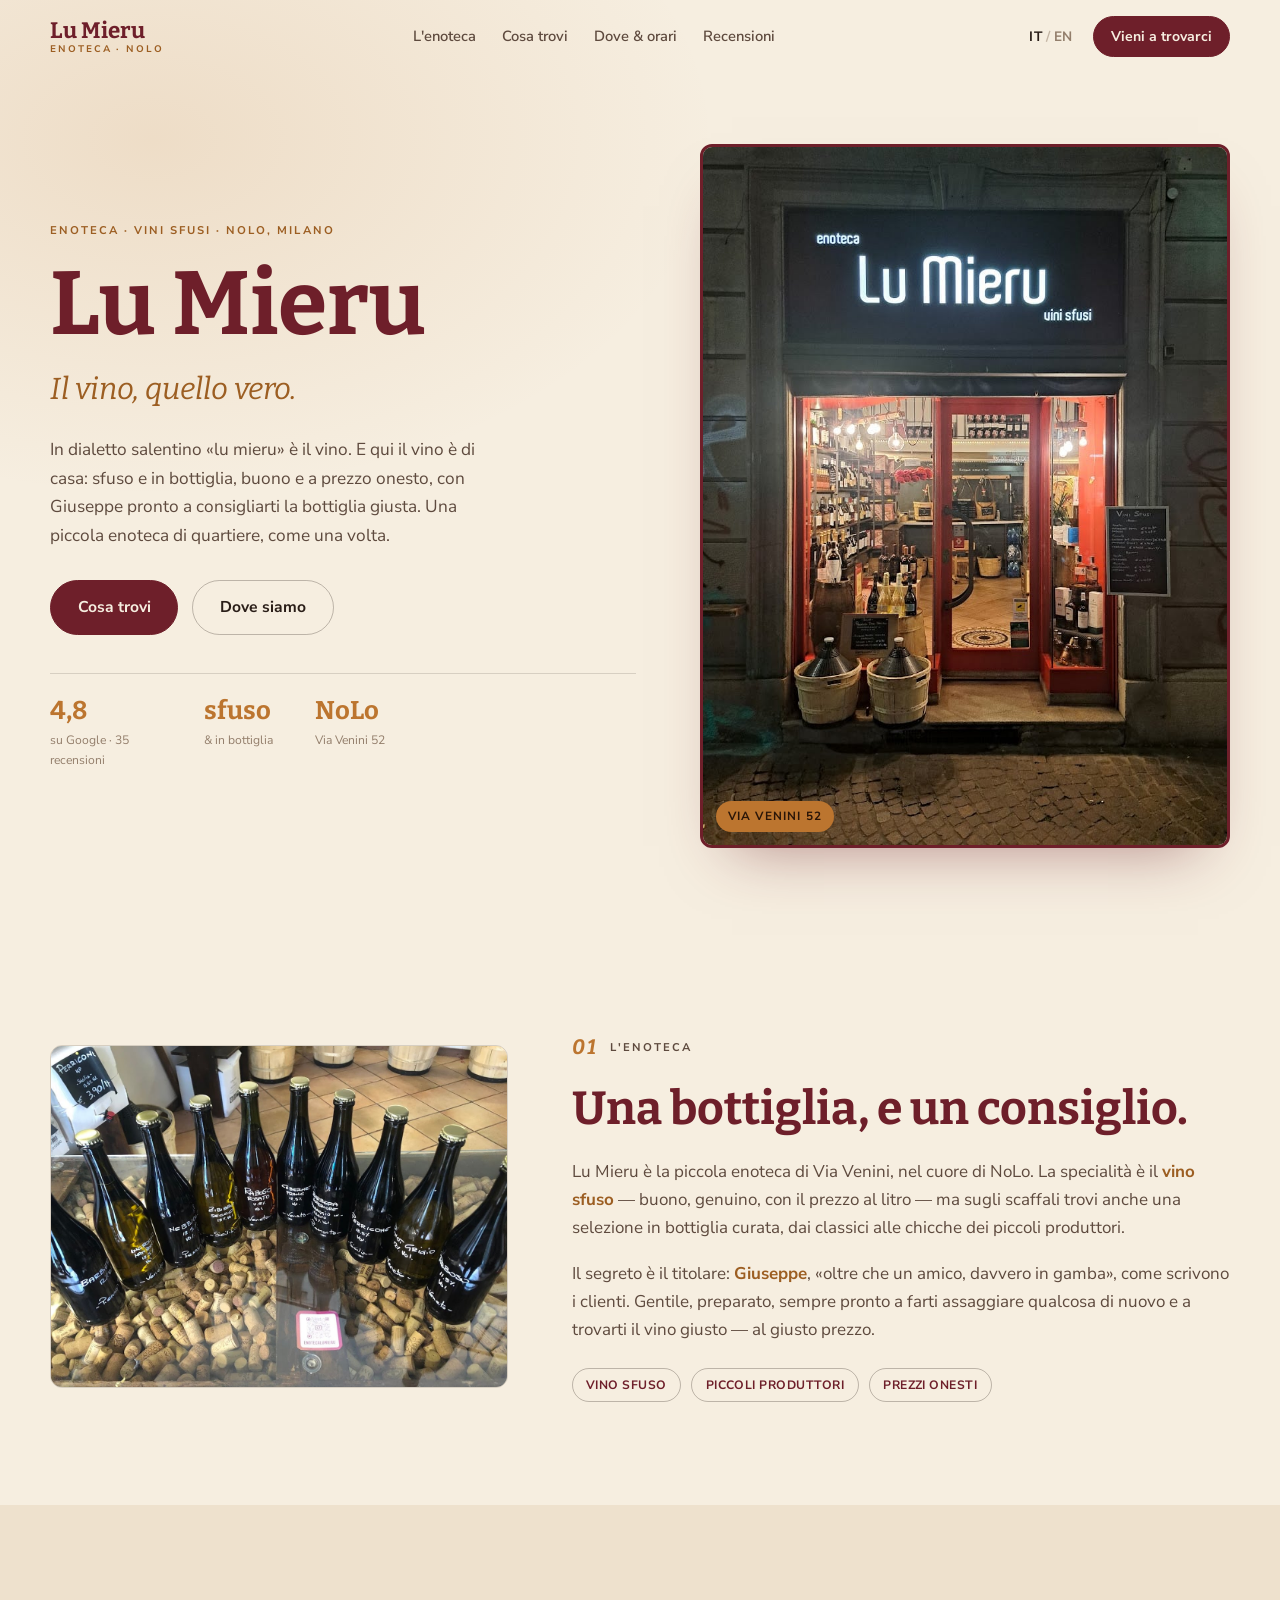
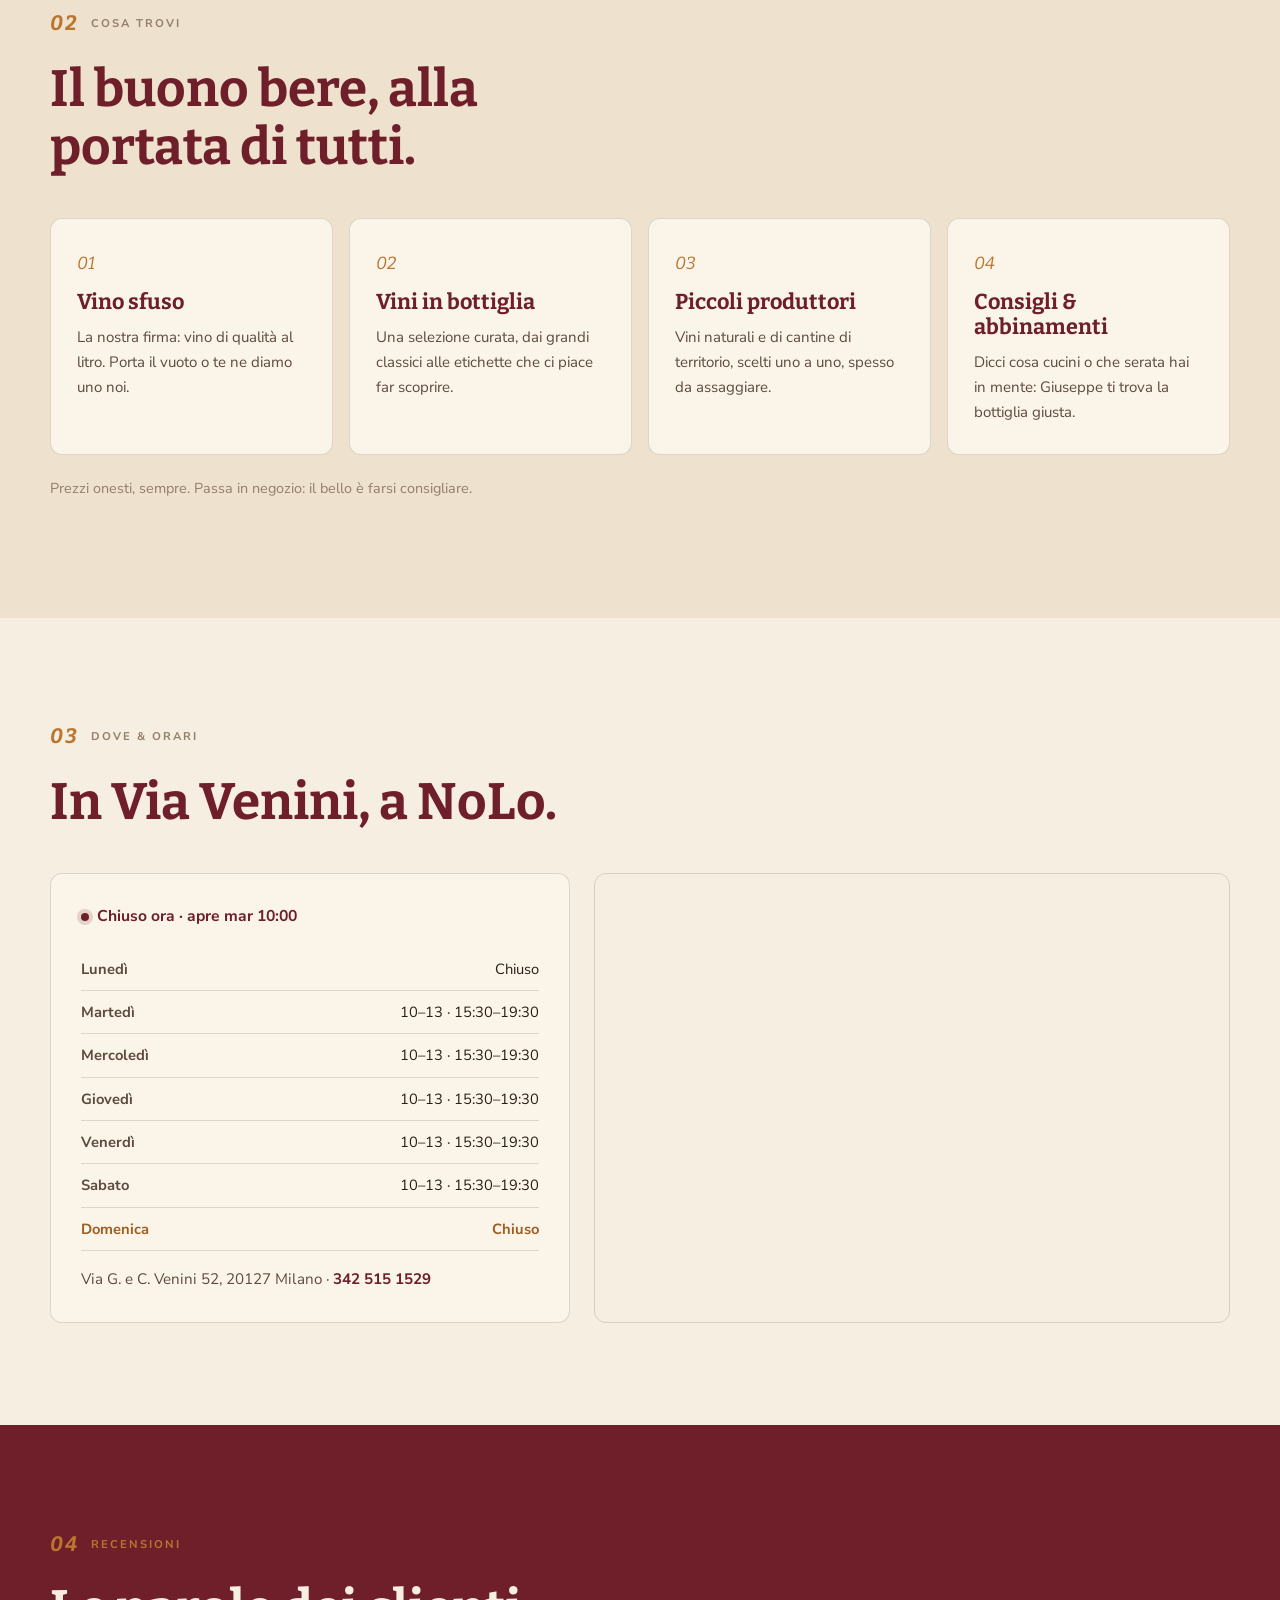
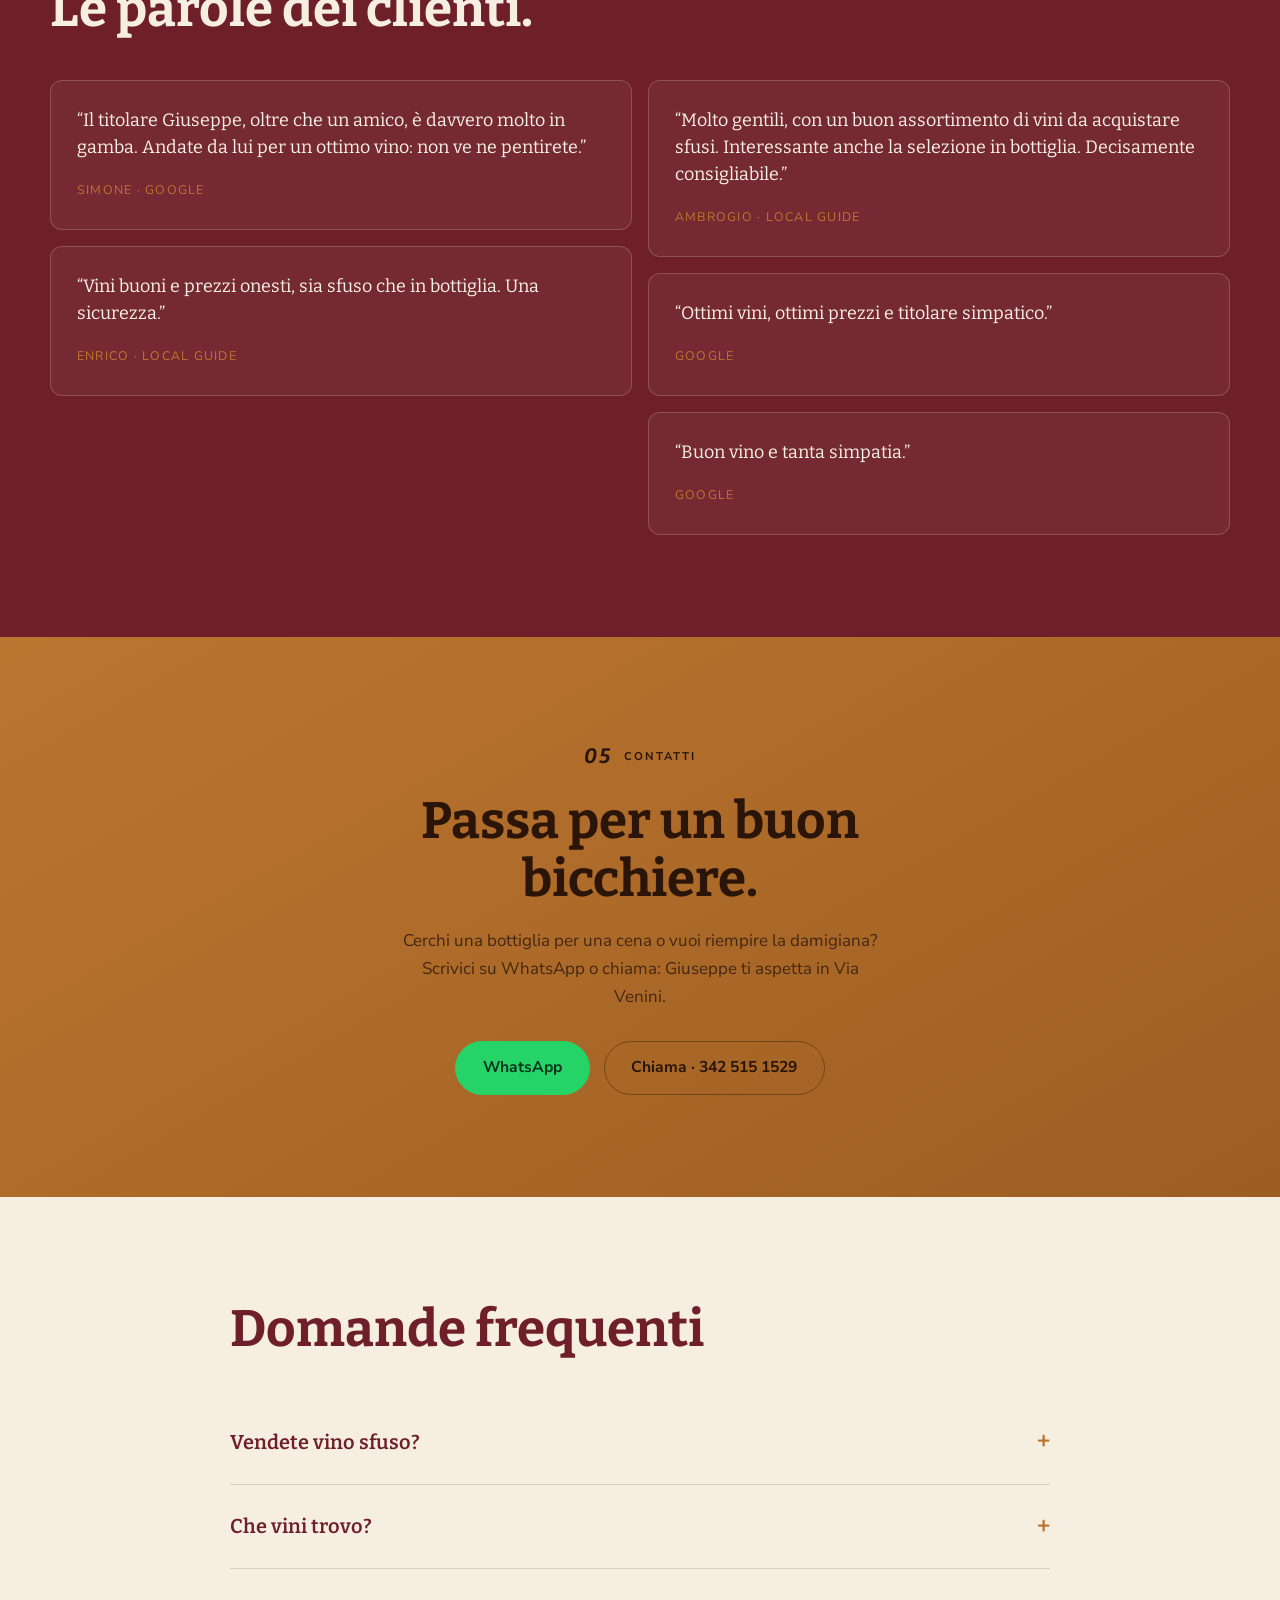
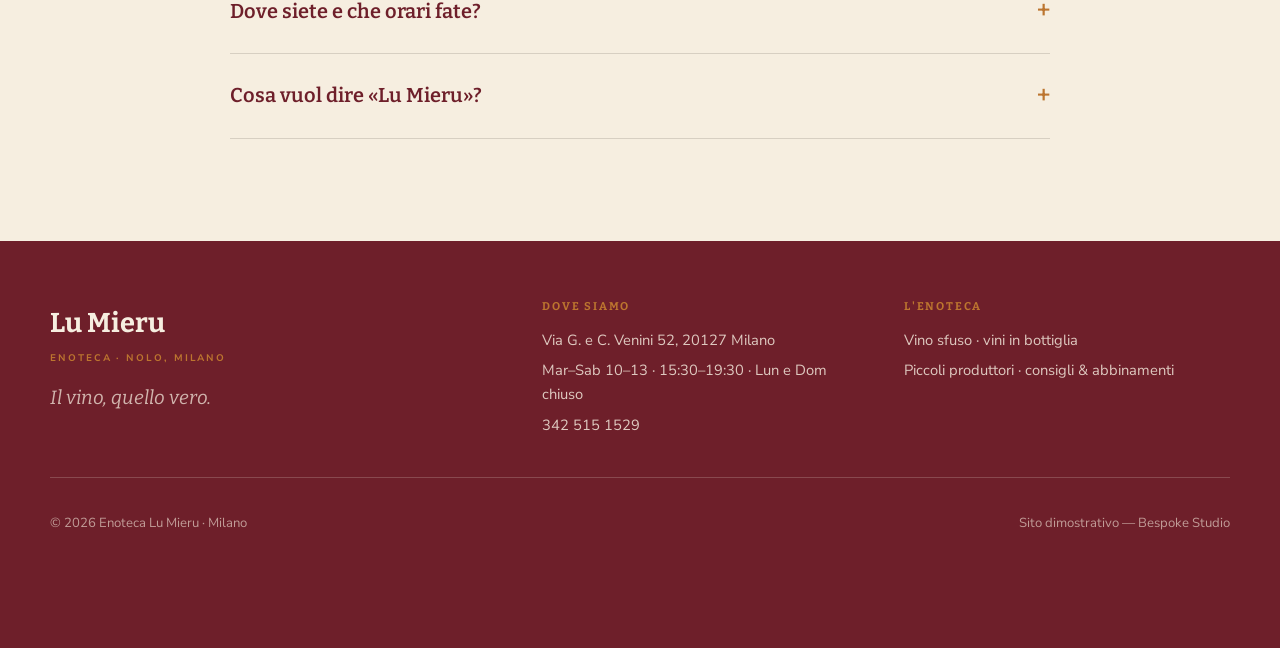
==== index.html @ 14008c49 "Enoteca Lu Mieru — sito vetrina (demo Bespoke Studio) Piccola enoteca / vini sfusi a NoLo (Via Venin" ====
<!DOCTYPE html>
<html lang="it" class="no-js">
<head>
<meta charset="utf-8">
<script>(function(d){var r=d.documentElement;r.className=r.className.replace('no-js','js');if(matchMedia('(prefers-reduced-motion:reduce)').matches)r.classList.add('reduce-motion');})(document);</script>
<meta name="viewport" content="width=device-width, initial-scale=1">
<title>Enoteca Lu Mieru — Vini sfusi e in bottiglia a NoLo, Milano</title>
<meta name="description" content="Enoteca Lu Mieru, Via Venini 52 (NoLo, Milano): vino sfuso e in bottiglia, buoni vini a prezzi onesti da Giuseppe. Il vino, quello vero, nel cuore di NoLo.">
<link rel="canonical" href="https://rotenzark.github.io/enoteca-lu-mieru/">
<meta name="theme-color" content="#6E1F2A">
<meta property="og:type" content="business.business">
<meta property="og:title" content="Enoteca Lu Mieru — Vini sfusi a NoLo, Milano">
<meta property="og:description" content="Il vino, quello vero. Vino sfuso e in bottiglia, buoni vini a prezzi onesti da Giuseppe, nel cuore di NoLo.">
<meta property="og:image" content="https://rotenzark.github.io/enoteca-lu-mieru/img/og-image.jpg">
<meta property="og:url" content="https://rotenzark.github.io/enoteca-lu-mieru/">
<meta property="og:locale" content="it_IT">
<meta name="twitter:card" content="summary_large_image">
<meta name="twitter:title" content="Enoteca Lu Mieru — NoLo, Milano">
<meta name="twitter:description" content="Il vino, quello vero. Vini sfusi e in bottiglia a NoLo.">
<meta name="twitter:image" content="https://rotenzark.github.io/enoteca-lu-mieru/img/og-image.jpg">
<link rel="icon" href="img/favicon.svg" type="image/svg+xml">
<link rel="icon" href="img/favicon-32.png" sizes="32x32" type="image/png">
<link rel="apple-touch-icon" href="img/apple-touch-icon.png">
<link rel="preconnect" href="https://fonts.googleapis.com">
<link rel="preconnect" href="https://fonts.gstatic.com" crossorigin>
<link href="https://fonts.googleapis.com/css2?family=Bitter:ital,wght@0,500;0,600;0,700;1,400&family=Nunito+Sans:ital,wght@0,400;0,600;0,700;1,400&display=swap" rel="stylesheet">
<link rel="stylesheet" href="css/styles.css?v=1">
<script type="application/ld+json">
{
  "@context": "https://schema.org",
  "@type": "LiquorStore",
  "name": "Enoteca Lu Mieru",
  "description": "Enoteca a NoLo (Milano): vino sfuso e in bottiglia, buoni vini a prezzi onesti.",
  "url": "https://rotenzark.github.io/enoteca-lu-mieru/",
  "image": "https://rotenzark.github.io/enoteca-lu-mieru/img/og-image.jpg",
  "telephone": "+39 342 515 1529",
  "priceRange": "€",
  "address": { "@type": "PostalAddress", "streetAddress": "Via Giulio e Corrado Venini 52", "addressLocality": "Milano", "postalCode": "20127", "addressCountry": "IT" },
  "geo": { "@type": "GeoCoordinates", "latitude": 45.491728, "longitude": 9.2161855 },
  "openingHoursSpecification": [
    { "@type": "OpeningHoursSpecification", "dayOfWeek": ["Tuesday","Wednesday","Thursday","Friday","Saturday"], "opens": "10:00", "closes": "13:00" },
    { "@type": "OpeningHoursSpecification", "dayOfWeek": ["Tuesday","Wednesday","Thursday","Friday","Saturday"], "opens": "15:30", "closes": "19:30" }
  ]
}
</script>
<script type="application/ld+json">
{
  "@context": "https://schema.org",
  "@type": "FAQPage",
  "mainEntity": [
    { "@type": "Question", "name": "Vendete vino sfuso?", "acceptedAnswer": { "@type": "Answer", "text": "Sì, è la nostra specialità: vino sfuso di qualità, con il prezzo indicato al litro. Puoi portare il tuo contenitore (il vuoto) oppure te ne forniamo uno. Accanto trovi anche una bella selezione in bottiglia." } },
    { "@type": "Question", "name": "Che vini trovo da Lu Mieru?", "acceptedAnswer": { "@type": "Answer", "text": "Vini buoni a prezzi onesti, sfusi e in bottiglia, con una selezione che spazia dai classici alle etichette di piccoli produttori. Giuseppe è sempre pronto a consigliarti l'abbinamento giusto." } },
    { "@type": "Question", "name": "Dove siete e che orari fate?", "acceptedAnswer": { "@type": "Answer", "text": "Siamo in Via Giulio e Corrado Venini 52, a NoLo (Milano). Aperti da martedì a sabato 10–13 e 15:30–19:30. Lunedì e domenica chiuso." } }
  ]
}
</script>
</head>
<body>

<div id="intro" class="intro" aria-hidden="true">
  <div class="intro__inner">
    <span class="intro__sub">Enoteca · vini sfusi</span>
    <span class="intro__word">Lu Mieru</span>
  </div>
</div>

<a class="skip-link" href="#main" data-i18n="skip">Vai al contenuto</a>

<header class="site-header" id="siteHeader">
  <div class="wrap header__row">
    <a class="brand" href="#top" aria-label="Enoteca Lu Mieru — home">
      <span class="brand__name">Lu Mieru</span>
      <span class="brand__sub">Enoteca · NoLo</span>
    </a>
    <nav class="nav" id="nav" aria-label="Navigazione principale">
      <a href="#enoteca" data-i18n="nav.about">L'enoteca</a>
      <a href="#offerta" data-i18n="nav.what">Cosa trovi</a>
      <a href="#dove" data-i18n="nav.where">Dove & orari</a>
      <a href="#recensioni" data-i18n="nav.reviews">Recensioni</a>
    </nav>
    <div class="header__actions">
      <button class="lang" id="langToggle" type="button" aria-label="Switch language to English">
        <span class="lang__it is-active">IT</span><span class="lang__sep">/</span><span class="lang__en">EN</span>
      </button>
      <a class="btn btn--solid header__cta" href="#dove" data-i18n="cta.visit">Vieni a trovarci</a>
      <button class="burger" id="burger" type="button" aria-label="Apri il menu" aria-expanded="false" aria-controls="nav">
        <span></span><span></span><span></span>
      </button>
    </div>
  </div>
</header>

<main id="main">

<section class="hero" id="top">
  <div class="wrap hero__grid">
    <div class="hero__text">
      <p class="eyebrow reveal"><span data-i18n="hero.eyebrow">Enoteca · vini sfusi · NoLo, Milano</span></p>
      <h1 class="hero__title reveal">Lu Mieru</h1>
      <p class="hero__concept reveal" data-i18n="hero.concept">Il vino, quello vero.</p>
      <p class="hero__lead reveal" data-i18n="hero.lead">In dialetto salentino «lu mieru» è il vino. E qui il vino è di casa: sfuso e in bottiglia, buono e a prezzo onesto, con Giuseppe pronto a consigliarti la bottiglia giusta. Una piccola enoteca di quartiere, come una volta.</p>
      <div class="hero__cta reveal">
        <a class="btn btn--solid" href="#offerta" data-i18n="hero.cta1">Cosa trovi</a>
        <a class="btn btn--ghost" href="#dove" data-i18n="hero.cta2">Dove siamo</a>
      </div>
      <ul class="hero__stats reveal">
        <li><b>4,8</b><span data-i18n="hero.stat1">su Google · 35 recensioni</span></li>
        <li><b>sfuso</b><span data-i18n="hero.stat2">& in bottiglia</span></li>
        <li><b>NoLo</b><span data-i18n="hero.stat3">Via Venini 52</span></li>
      </ul>
    </div>
    <div class="hero__media reveal">
      <img src="img/storefront.jpg" width="788" height="1050" alt="La vetrina dell'enoteca Lu Mieru con le insegne e le damigiane" fetchpriority="high">
      <span class="hero__tag" data-i18n="hero.tag">Via Venini 52</span>
    </div>
  </div>
</section>

<section class="section story" id="enoteca">
  <div class="wrap story__grid">
    <div class="story__media reveal">
      <img src="img/bottles.jpg" width="1200" height="900" loading="lazy" alt="Bottiglie di vino naturale da Lu Mieru">
    </div>
    <div class="story__text">
      <p class="label reveal"><span class="num">01</span><span data-i18n="story.label">L'enoteca</span></p>
      <h2 class="reveal" data-i18n="story.title">Una bottiglia, e un consiglio.</h2>
      <p class="reveal" data-i18n="story.p1">Lu Mieru è la piccola enoteca di Via Venini, nel cuore di NoLo. La specialità è il <strong>vino sfuso</strong> — buono, genuino, con il prezzo al litro — ma sugli scaffali trovi anche una selezione in bottiglia curata, dai classici alle chicche dei piccoli produttori.</p>
      <p class="reveal" data-i18n="story.p2">Il segreto è il titolare: <strong>Giuseppe</strong>, «oltre che un amico, davvero in gamba», come scrivono i clienti. Gentile, preparato, sempre pronto a farti assaggiare qualcosa di nuovo e a trovarti il vino giusto — al giusto prezzo.</p>
      <ul class="story__chips reveal">
        <li data-i18n="story.chip1">Vino sfuso</li>
        <li data-i18n="story.chip2">Piccoli produttori</li>
        <li data-i18n="story.chip3">Prezzi onesti</li>
      </ul>
    </div>
  </div>
</section>

<section class="section what" id="offerta">
  <div class="wrap">
    <p class="label reveal"><span class="num">02</span><span data-i18n="what.label">Cosa trovi</span></p>
    <h2 class="section__title reveal" data-i18n="what.title">Il buono bere, alla portata di tutti.</h2>
    <div class="what__grid">
      <article class="what-card reveal"><span class="what-card__n">01</span><h3 data-i18n="what.1t">Vino sfuso</h3><p data-i18n="what.1d">La nostra firma: vino di qualità al litro. Porta il vuoto o te ne diamo uno noi.</p></article>
      <article class="what-card reveal"><span class="what-card__n">02</span><h3 data-i18n="what.2t">Vini in bottiglia</h3><p data-i18n="what.2d">Una selezione curata, dai grandi classici alle etichette che ci piace far scoprire.</p></article>
      <article class="what-card reveal"><span class="what-card__n">03</span><h3 data-i18n="what.3t">Piccoli produttori</h3><p data-i18n="what.3d">Vini naturali e di cantine di territorio, scelti uno a uno, spesso da assaggiare.</p></article>
      <article class="what-card reveal"><span class="what-card__n">04</span><h3 data-i18n="what.4t">Consigli & abbinamenti</h3><p data-i18n="what.4d">Dicci cosa cucini o che serata hai in mente: Giuseppe ti trova la bottiglia giusta.</p></article>
    </div>
    <p class="note reveal" data-i18n="what.note">Prezzi onesti, sempre. Passa in negozio: il bello è farsi consigliare.</p>
  </div>
</section>

<section class="section where" id="dove">
  <div class="wrap">
    <p class="label reveal"><span class="num">03</span><span data-i18n="where.label">Dove & orari</span></p>
    <h2 class="section__title reveal" data-i18n="where.title">In Via Venini, a NoLo.</h2>
    <div class="where__grid">
      <div class="where__info reveal">
        <div class="hours" id="hours">
          <p class="hours__status" id="hoursStatus" aria-live="polite"></p>
          <table class="hours__table">
            <tbody>
              <tr data-day="1"><th data-i18n="day.mon">Lunedì</th><td data-i18n="closed">Chiuso</td></tr>
              <tr data-day="2"><th data-i18n="day.tue">Martedì</th><td>10–13 · 15:30–19:30</td></tr>
              <tr data-day="3"><th data-i18n="day.wed">Mercoledì</th><td>10–13 · 15:30–19:30</td></tr>
              <tr data-day="4"><th data-i18n="day.thu">Giovedì</th><td>10–13 · 15:30–19:30</td></tr>
              <tr data-day="5"><th data-i18n="day.fri">Venerdì</th><td>10–13 · 15:30–19:30</td></tr>
              <tr data-day="6"><th data-i18n="day.sat">Sabato</th><td>10–13 · 15:30–19:30</td></tr>
              <tr data-day="0"><th data-i18n="day.sun">Domenica</th><td data-i18n="closed">Chiuso</td></tr>
            </tbody>
          </table>
          <p class="where__addr">Via G. e C. Venini 52, 20127 Milano · <a href="tel:+393425151529">342 515 1529</a></p>
        </div>
      </div>
      <div class="map reveal">
        <iframe title="Mappa Enoteca Lu Mieru, Via Venini 52 Milano" src="https://www.google.com/maps?q=Via+Giulio+e+Corrado+Venini+52,+Milano&output=embed" loading="lazy" referrerpolicy="no-referrer-when-downgrade"></iframe>
      </div>
    </div>
  </div>
</section>

<section class="section reviews" id="recensioni">
  <div class="wrap">
    <p class="label reveal"><span class="num">04</span><span data-i18n="rev.label">Recensioni</span></p>
    <h2 class="section__title reveal" data-i18n="rev.title">Le parole dei clienti.</h2>
    <div class="rev__grid">
      <blockquote class="rev-card reveal"><p>“Il titolare Giuseppe, oltre che un amico, è davvero molto in gamba. Andate da lui per un ottimo vino: non ve ne pentirete.”</p><cite>Simone · Google</cite></blockquote>
      <blockquote class="rev-card reveal"><p>“Vini buoni e prezzi onesti, sia sfuso che in bottiglia. Una sicurezza.”</p><cite>Enrico · Local Guide</cite></blockquote>
      <blockquote class="rev-card reveal"><p>“Molto gentili, con un buon assortimento di vini da acquistare sfusi. Interessante anche la selezione in bottiglia. Decisamente consigliabile.”</p><cite>Ambrogio · Local Guide</cite></blockquote>
      <blockquote class="rev-card reveal"><p>“Ottimi vini, ottimi prezzi e titolare simpatico.”</p><cite>Google</cite></blockquote>
      <blockquote class="rev-card reveal"><p>“Buon vino e tanta simpatia.”</p><cite>Google</cite></blockquote>
    </div>
  </div>
</section>

<section class="section book" id="contatti">
  <div class="wrap book__inner reveal">
    <p class="label label--light"><span class="num">05</span><span data-i18n="book.label">Contatti</span></p>
    <h2 data-i18n="book.title">Passa per un buon bicchiere.</h2>
    <p class="book__lead" data-i18n="book.lead">Cerchi una bottiglia per una cena o vuoi riempire la damigiana? Scrivici su WhatsApp o chiama: Giuseppe ti aspetta in Via Venini.</p>
    <div class="book__cta">
      <a class="btn btn--wa" id="waBtn" href="https://wa.me/393425151529?text=Ciao%20Lu%20Mieru!%20Avrei%20una%20domanda%20sui%20vini." target="_blank" rel="noopener">WhatsApp</a>
      <a class="btn btn--ghost btn--ghost-light" href="tel:+393425151529" data-i18n="book.call">Chiama · 342 515 1529</a>
    </div>
  </div>
</section>

<section class="section faq" id="faq">
  <div class="wrap faq__wrap">
    <h2 class="section__title reveal" data-i18n="faq.title">Domande frequenti</h2>
    <div class="faq__list">
      <details class="faq-item reveal"><summary data-i18n="faq.q1">Vendete vino sfuso?</summary><p data-i18n="faq.a1">Sì, è la nostra specialità: vino sfuso di qualità, con il prezzo al litro. Puoi portare il tuo contenitore (il vuoto) oppure te ne forniamo uno. Accanto trovi anche una bella selezione in bottiglia.</p></details>
      <details class="faq-item reveal"><summary data-i18n="faq.q2">Che vini trovo?</summary><p data-i18n="faq.a2">Vini buoni a prezzi onesti, sfusi e in bottiglia, con una selezione dai classici alle etichette di piccoli produttori. Giuseppe è sempre pronto a consigliarti l'abbinamento giusto.</p></details>
      <details class="faq-item reveal"><summary data-i18n="faq.q3">Dove siete e che orari fate?</summary><p data-i18n="faq.a3">In Via Giulio e Corrado Venini 52, a NoLo. Aperti da martedì a sabato 10–13 e 15:30–19:30. Lunedì e domenica chiuso.</p></details>
      <details class="faq-item reveal"><summary data-i18n="faq.q4">Cosa vuol dire «Lu Mieru»?</summary><p data-i18n="faq.a4">In dialetto salentino «lu mieru» vuol dire semplicemente «il vino». Un nome che dice già tutto.</p></details>
    </div>
  </div>
</section>

</main>

<footer class="site-footer">
  <div class="wrap footer__grid">
    <div class="footer__brand">
      <span class="brand__name">Lu Mieru</span>
      <span class="brand__sub">Enoteca · NoLo, Milano</span>
      <p class="footer__concept" data-i18n="hero.concept">Il vino, quello vero.</p>
    </div>
    <div class="footer__col">
      <h4 data-i18n="footer.where">Dove siamo</h4>
      <p>Via G. e C. Venini 52, 20127 Milano</p>
      <p data-i18n="footer.hours">Mar–Sab 10–13 · 15:30–19:30 · Lun e Dom chiuso</p>
      <p><a href="tel:+393425151529">342 515 1529</a></p>
    </div>
    <div class="footer__col">
      <h4 data-i18n="footer.what">L'enoteca</h4>
      <p data-i18n="footer.w1">Vino sfuso · vini in bottiglia</p>
      <p data-i18n="footer.w2">Piccoli produttori · consigli & abbinamenti</p>
    </div>
  </div>
  <div class="wrap footer__base">
    <p>© <span id="year"></span> Enoteca Lu Mieru · Milano</p>
    <p class="footer__credit" data-i18n="footer.credit">Sito dimostrativo — Bespoke Studio</p>
  </div>
</footer>

<div class="action-bar">
  <a href="tel:+393425151529" data-i18n="ab.call">Chiama</a>
  <a href="https://www.google.com/maps?q=Via+Giulio+e+Corrado+Venini+52,+Milano" target="_blank" rel="noopener" data-i18n="ab.dir">Indicazioni</a>
  <a href="https://wa.me/393425151529?text=Ciao%20Lu%20Mieru!%20Avrei%20una%20domanda%20sui%20vini." target="_blank" rel="noopener" class="action-bar__book">WhatsApp</a>
</div>

<div class="lightbox" id="lightbox" aria-hidden="true" role="dialog" aria-modal="true" aria-label="Foto ingrandita">
  <button class="lightbox__close" id="lightboxClose" aria-label="Chiudi">×</button>
  <img id="lightboxImg" src="" alt="">
</div>

<script src="js/main.js?v=1"></script>
</body>
</html>
---- css/styles.css ----
/* ===== Enoteca Lu Mieru — Il vino, quello vero ===== */
:root{
  --bg:#F6EEE0;--bg-2:#EEE1CD;--panel:#FBF5E9;
  --ink:#2A1E18;--ink-soft:#5E4A3E;--muted:#937E6B;
  --wine:#6E1F2A;--wine-2:#8A2A38;--ochre:#BC752F;--ochre-2:#9C5E22;
  --line:rgba(42,30,24,0.15);--line-strong:rgba(42,30,24,0.28);
  --wrap:1180px;--r:12px;--ease:cubic-bezier(.22,.61,.36,1);
  --disp:"Bitter",Georgia,serif;--body:"Nunito Sans",system-ui,sans-serif;
}
*{box-sizing:border-box}
html{scroll-behavior:smooth;overflow-x:hidden}
@media (prefers-reduced-motion:reduce){html{scroll-behavior:auto}}
body{margin:0;background:var(--bg);color:var(--ink);font-family:var(--body);font-size:17px;line-height:1.65;-webkit-font-smoothing:antialiased;overflow-x:hidden}
img{max-width:100%;height:auto;display:block}
a{color:inherit;text-decoration:none}
h1,h2,h3,h4{margin:0;font-weight:600;line-height:1.14;font-family:var(--disp)}
.wrap{width:min(100% - 44px,var(--wrap));margin-inline:auto}
.section{padding:clamp(58px,8vw,114px) 0}
.js .reveal{opacity:0;transform:translateY(24px);transition:opacity .8s var(--ease),transform .8s var(--ease)}
.js .reveal.is-visible{opacity:1;transform:none}
@media (prefers-reduced-motion:reduce){.js .reveal{opacity:1;transform:none;transition:none}}
.eyebrow,.label{font-family:var(--body);font-weight:700;letter-spacing:.18em;text-transform:uppercase;font-size:.7rem;color:var(--ochre-2)}
.eyebrow{margin:0 0 20px}
.label{display:flex;align-items:center;gap:12px;margin:0 0 18px;color:var(--muted)}
.label .num{font-family:var(--disp);font-style:italic;font-size:1.3rem;color:var(--ochre)}
.section__title{font-family:var(--disp);font-weight:700;font-size:clamp(2rem,4.8vw,3.2rem);margin:0 0 42px;max-width:18ch;color:var(--wine)}
.note{color:var(--muted);font-size:.9rem;margin-top:22px}
.btn{display:inline-flex;align-items:center;justify-content:center;gap:.5em;font-family:var(--body);font-weight:700;font-size:.98rem;padding:.85em 1.7em;border-radius:100px;border:1.5px solid transparent;cursor:pointer;transition:transform .3s var(--ease),background .3s,color .3s,border-color .3s}
.btn:hover{transform:translateY(-2px)}
.btn--solid{background:var(--wine);color:#F6EEE0;border-color:var(--wine)}
.btn--solid:hover{background:var(--wine-2)}
.btn--ghost{border-color:var(--line-strong);color:var(--ink)}
.btn--ghost:hover{border-color:var(--wine);color:var(--wine)}
.btn--ghost-light{border-color:rgba(246,238,224,.5);color:#F6EEE0}
.btn--ghost-light:hover{border-color:#F6EEE0;background:rgba(246,238,224,.1)}
.btn--wa{background:#25D366;color:#06331b;border-color:#25D366}
.btn--wa:hover{background:#20c05c}
/* intro */
.intro{position:fixed;inset:0;z-index:200;background:var(--wine);display:flex;align-items:center;justify-content:center}
.intro__inner{text-align:center}
.intro__sub{display:block;font-family:var(--body);font-weight:700;letter-spacing:.22em;text-transform:uppercase;font-size:.78rem;color:var(--ochre);opacity:0;animation:up .9s .2s var(--ease) forwards}
.intro__word{display:block;margin-top:12px;font-family:var(--disp);font-weight:700;font-size:clamp(2.8rem,10vw,5.6rem);color:#F6EEE0;opacity:0;animation:up 1s .5s var(--ease) forwards}
@keyframes up{from{opacity:0;transform:translateY(24px)}to{opacity:1;transform:none}}
.intro.is-done{opacity:0;visibility:hidden;transition:opacity .6s ease,visibility .6s}
.no-js .intro,.reduce-motion .intro{display:none}
.skip-link{position:fixed;left:-999px;top:8px;z-index:300;background:var(--wine);color:#F6EEE0;padding:.6em 1em;border-radius:8px}
.skip-link:focus{left:8px}
/* header */
.site-header{position:fixed;top:0;left:0;right:0;z-index:120;transition:background .4s,border-color .4s;border-bottom:1px solid transparent}
.header__row{display:flex;align-items:center;justify-content:space-between;gap:20px;padding:16px 0}
.site-header.scrolled{background:rgba(246,238,224,.93);backdrop-filter:blur(10px);border-bottom-color:var(--line)}
.brand{display:flex;flex-direction:column;line-height:1.05}
.brand__name{font-family:var(--disp);font-weight:700;font-size:1.4rem;color:var(--wine)}
.brand__sub{font-family:var(--body);font-weight:700;font-size:.6rem;letter-spacing:.2em;text-transform:uppercase;color:var(--ochre-2);margin-top:2px}
.nav{display:flex;gap:26px}
.nav a{font-size:.92rem;font-weight:600;color:var(--ink-soft);position:relative;transition:color .3s}
.nav a:hover{color:var(--wine)}
.nav a::after{content:"";position:absolute;left:0;bottom:-5px;width:0;height:2px;background:var(--ochre);transition:width .3s var(--ease)}
.nav a:hover::after{width:100%}
.header__actions{display:flex;align-items:center;gap:14px}
.lang{background:none;border:none;color:var(--muted);cursor:pointer;font-family:var(--body);font-size:.85rem;font-weight:700;letter-spacing:.06em;padding:6px}
.lang .is-active{color:var(--ink)}.lang__sep{margin:0 3px;opacity:.5}
.header__cta{padding:.55em 1.2em;font-size:.88rem}
.burger{display:none;flex-direction:column;gap:5px;background:none;border:none;cursor:pointer;padding:6px}
.burger span{width:26px;height:2px;background:var(--wine);transition:transform .3s,opacity .3s}
.burger[aria-expanded="true"] span:nth-child(1){transform:translateY(7px) rotate(45deg)}
.burger[aria-expanded="true"] span:nth-child(2){opacity:0}
.burger[aria-expanded="true"] span:nth-child(3){transform:translateY(-7px) rotate(-45deg)}
/* hero */
.hero{padding:clamp(120px,16vh,168px) 0 clamp(50px,7vw,80px);background:radial-gradient(80% 70% at 12% 15%,rgba(188,117,47,.14),transparent 55%)}
.hero__grid{display:grid;grid-template-columns:1.05fr .95fr;gap:clamp(30px,5vw,64px);align-items:center}
.hero__title{font-family:var(--disp);font-weight:700;font-size:clamp(3rem,7.5vw,5.6rem);line-height:1;color:var(--wine);margin:0 0 14px}
.hero__concept{font-family:var(--disp);font-style:italic;font-size:clamp(1.4rem,2.8vw,1.9rem);color:var(--ochre-2);margin:0 0 22px}
.hero__lead{font-size:1.08rem;color:var(--ink-soft);max-width:46ch;margin:0 0 30px}
.hero__cta{display:flex;flex-wrap:wrap;gap:14px;margin-bottom:38px}
.hero__stats{list-style:none;margin:0;padding:24px 0 0;border-top:1px solid var(--line);display:flex;gap:clamp(20px,4vw,42px)}
.hero__stats li{display:flex;flex-direction:column}
.hero__stats b{font-family:var(--disp);font-weight:700;font-size:1.6rem;color:var(--ochre);line-height:1}
.hero__stats span{font-size:.76rem;color:var(--muted);margin-top:7px;max-width:16ch}
.hero__media{position:relative}
.hero__media img{width:100%;border-radius:var(--r);border:3px solid var(--wine);box-shadow:0 30px 60px -32px rgba(110,31,42,.5)}
.hero__tag{position:absolute;left:16px;bottom:16px;background:var(--ochre);color:#2A1508;font-family:var(--body);font-weight:700;font-size:.74rem;letter-spacing:.1em;text-transform:uppercase;padding:.5em 1em;border-radius:100px}
/* story */
.story__grid{display:grid;grid-template-columns:.82fr 1.18fr;gap:clamp(30px,5vw,64px);align-items:center}
.story__media img{width:100%;border-radius:var(--r);border:1px solid var(--line)}
.story h2{font-family:var(--disp);font-weight:700;font-size:clamp(1.9rem,4.2vw,2.9rem);margin:0 0 22px;color:var(--wine)}
.story p{color:var(--ink-soft);margin:0 0 18px}
.story strong{color:var(--ochre-2);font-weight:700}
.story__chips{list-style:none;margin:24px 0 0;padding:0;display:flex;flex-wrap:wrap;gap:10px}
.story__chips li{font-size:.76rem;font-weight:700;letter-spacing:.04em;text-transform:uppercase;color:var(--wine);border:1px solid var(--line-strong);border-radius:100px;padding:.5em 1.1em}
/* what */
.what{background:var(--bg-2)}
.what__grid{display:grid;grid-template-columns:repeat(4,1fr);gap:16px}
.what-card{background:var(--panel);border:1px solid var(--line);border-radius:var(--r);padding:30px 26px;transition:transform .3s var(--ease),box-shadow .3s}
.what-card:hover{transform:translateY(-5px);box-shadow:0 24px 40px -28px rgba(110,31,42,.4)}
.what-card__n{font-family:var(--disp);font-style:italic;font-size:1.1rem;color:var(--ochre)}
.what-card h3{font-family:var(--disp);font-weight:700;font-size:1.35rem;color:var(--wine);margin:12px 0 10px;line-height:1.15}
.what-card p{color:var(--ink-soft);font-size:.94rem;margin:0}
/* gallery */
.gallery__grid{display:grid;grid-template-columns:repeat(3,1fr);grid-auto-rows:380px;gap:14px}
.shot{padding:0;border:1px solid var(--line);border-radius:var(--r);overflow:hidden;cursor:pointer;background:none}
.shot img{width:100%;height:100%;object-fit:cover;transition:transform .6s var(--ease)}
.shot:hover img{transform:scale(1.05)}
/* where */
.where__grid{display:grid;grid-template-columns:.9fr 1.1fr;gap:24px;align-items:stretch}
.where__info{display:flex}
.hours{background:var(--panel);border:1px solid var(--line);border-radius:var(--r);padding:30px;width:100%}
.hours__status{font-weight:700;margin:0 0 18px;font-size:.98rem}
.hours__status .dot{display:inline-block;width:8px;height:8px;border-radius:50%;margin-right:8px;vertical-align:middle}
.is-open{color:#4A7A3E}.is-open .dot{background:#4A7A3E;box-shadow:0 0 0 4px rgba(74,122,62,.16)}
.is-closed{color:var(--wine)}.is-closed .dot{background:var(--wine);box-shadow:0 0 0 4px rgba(110,31,42,.16)}
.hours__table{width:100%;border-collapse:collapse;margin-bottom:16px}
.hours__table th,.hours__table td{text-align:left;padding:9px 0;font-weight:400;font-size:.92rem;border-bottom:1px solid var(--line)}
.hours__table th{color:var(--ink-soft);font-weight:700}
.hours__table td{text-align:right;color:var(--ink)}
.hours__table tr.today th,.hours__table tr.today td{color:var(--ochre-2);font-weight:700}
.where__addr{color:var(--ink-soft);font-size:.95rem;margin:0}
.where__addr a{color:var(--wine);font-weight:700}
.map{border-radius:var(--r);overflow:hidden;border:1px solid var(--line);min-height:340px}
.map iframe{width:100%;height:100%;min-height:340px;border:0}
/* reviews */
.reviews{background:var(--wine);color:#F6EEE0}
.reviews .label{color:var(--ochre)}
.reviews .section__title{color:#F6EEE0}
.rev__grid{columns:2;column-gap:16px}
.rev-card{break-inside:avoid;margin:0 0 16px;border:1px solid rgba(246,238,224,.2);border-radius:var(--r);padding:26px;background:rgba(246,238,224,.05)}
.rev-card p{margin:0 0 14px;font-family:var(--disp);font-size:1.12rem;line-height:1.5;color:#F8F1E4}
.rev-card cite{font-style:normal;font-size:.78rem;letter-spacing:.1em;text-transform:uppercase;color:var(--ochre)}
/* book */
.book{background:linear-gradient(150deg,var(--ochre),var(--ochre-2));color:#2A1508;text-align:center}
.book__inner{max-width:680px;margin-inline:auto}
.book .label{justify-content:center;color:#2A1508}.book .label .num{color:#2A1508}
.book h2{font-family:var(--disp);font-weight:700;font-size:clamp(2rem,5vw,3.2rem);margin:0 0 18px;color:#2A1508}
.book__lead{color:#442712;font-size:1.06rem;margin:0 auto 30px;max-width:48ch}
.book__cta{display:flex;flex-wrap:wrap;gap:14px;justify-content:center}
.book .btn--ghost-light{border-color:rgba(42,21,8,.4);color:#2A1508}
.book .btn--ghost-light:hover{border-color:#2A1508;background:rgba(42,21,8,.08)}
/* faq */
.faq__wrap{max-width:820px;margin-inline:auto}
.faq-item{border-bottom:1px solid var(--line)}
.faq-item summary{cursor:pointer;list-style:none;padding:22px 0;font-family:var(--disp);font-weight:600;font-size:1.25rem;color:var(--wine);display:flex;justify-content:space-between;align-items:center;gap:16px}
.faq-item summary::-webkit-details-marker{display:none}
.faq-item summary::after{content:"+";color:var(--ochre);font-size:1.5rem;transition:transform .3s}
.faq-item[open] summary::after{transform:rotate(45deg)}
.faq-item p{margin:0 0 22px;color:var(--ink-soft)}
/* footer */
.site-footer{background:var(--wine);color:#F6EEE0;padding:60px 0 100px}
.footer__grid{display:grid;grid-template-columns:1.4fr 1fr 1fr;gap:36px;padding-bottom:34px;border-bottom:1px solid rgba(246,238,224,.2)}
.footer__brand .brand__name{font-family:var(--disp);font-weight:700;font-size:1.7rem;color:#F6EEE0}
.footer__brand .brand__sub{display:block;font-weight:700;font-size:.6rem;letter-spacing:.2em;text-transform:uppercase;color:var(--ochre);margin-top:4px}
.footer__concept{font-family:var(--disp);font-style:italic;font-size:1.2rem;color:rgba(246,238,224,.72);margin-top:16px}
.footer__col h4{font-size:.7rem;letter-spacing:.16em;text-transform:uppercase;color:var(--ochre);margin-bottom:14px;font-weight:700}
.footer__col p{color:rgba(246,238,224,.82);font-size:.92rem;margin:6px 0}
.footer__col a:hover{color:var(--ochre)}
.footer__base{display:flex;justify-content:space-between;gap:16px;padding-top:22px;color:rgba(246,238,224,.6);font-size:.82rem;flex-wrap:wrap}
/* action bar */
.action-bar{position:fixed;left:0;right:0;bottom:0;z-index:110;display:none;background:rgba(110,31,42,.97);backdrop-filter:blur(8px)}
.action-bar a{flex:1;text-align:center;padding:15px 8px;font-size:.9rem;font-weight:700;color:#F6EEE0;border-right:1px solid rgba(246,238,224,.2)}
.action-bar a:last-child{border-right:none}
.action-bar__book{background:#25D366;color:#06331b}
/* lightbox */
.lightbox{position:fixed;inset:0;z-index:210;background:rgba(30,12,14,.94);display:none;align-items:center;justify-content:center;padding:24px}
.lightbox.open{display:flex}
.lightbox img{max-width:92vw;max-height:88vh;border-radius:8px}
.lightbox__close{position:absolute;top:16px;right:24px;background:none;border:none;color:#F6EEE0;font-size:2.4rem;line-height:1;cursor:pointer}
/* responsive */
@media (max-width:960px){
  .nav{position:fixed;inset:0 0 0 auto;width:min(80vw,320px);flex-direction:column;justify-content:center;gap:24px;background:var(--panel);padding:40px;transform:translateX(100%);transition:transform .4s var(--ease);border-left:1px solid var(--line)}
  .nav.open{transform:none}.nav[hidden]{display:none}.nav a{font-size:1.2rem;color:var(--ink)}
  .burger{display:flex}.header__cta{display:none}
  .hero__grid,.story__grid,.where__grid{grid-template-columns:1fr}
  .hero__media{max-width:400px}.story__media{order:-1;max-width:340px}
  .what__grid{grid-template-columns:1fr 1fr}
  .gallery__grid{grid-template-columns:1fr 1fr;grid-auto-rows:300px}
  .rev__grid{columns:1}.footer__grid{grid-template-columns:1fr 1fr}
  .action-bar{display:flex}body{padding-bottom:52px}
}
@media (max-width:600px){
  .what__grid{grid-template-columns:1fr}.gallery__grid{grid-template-columns:1fr}
  .footer__grid{grid-template-columns:1fr}.hero__stats{flex-wrap:wrap;gap:16px}
}
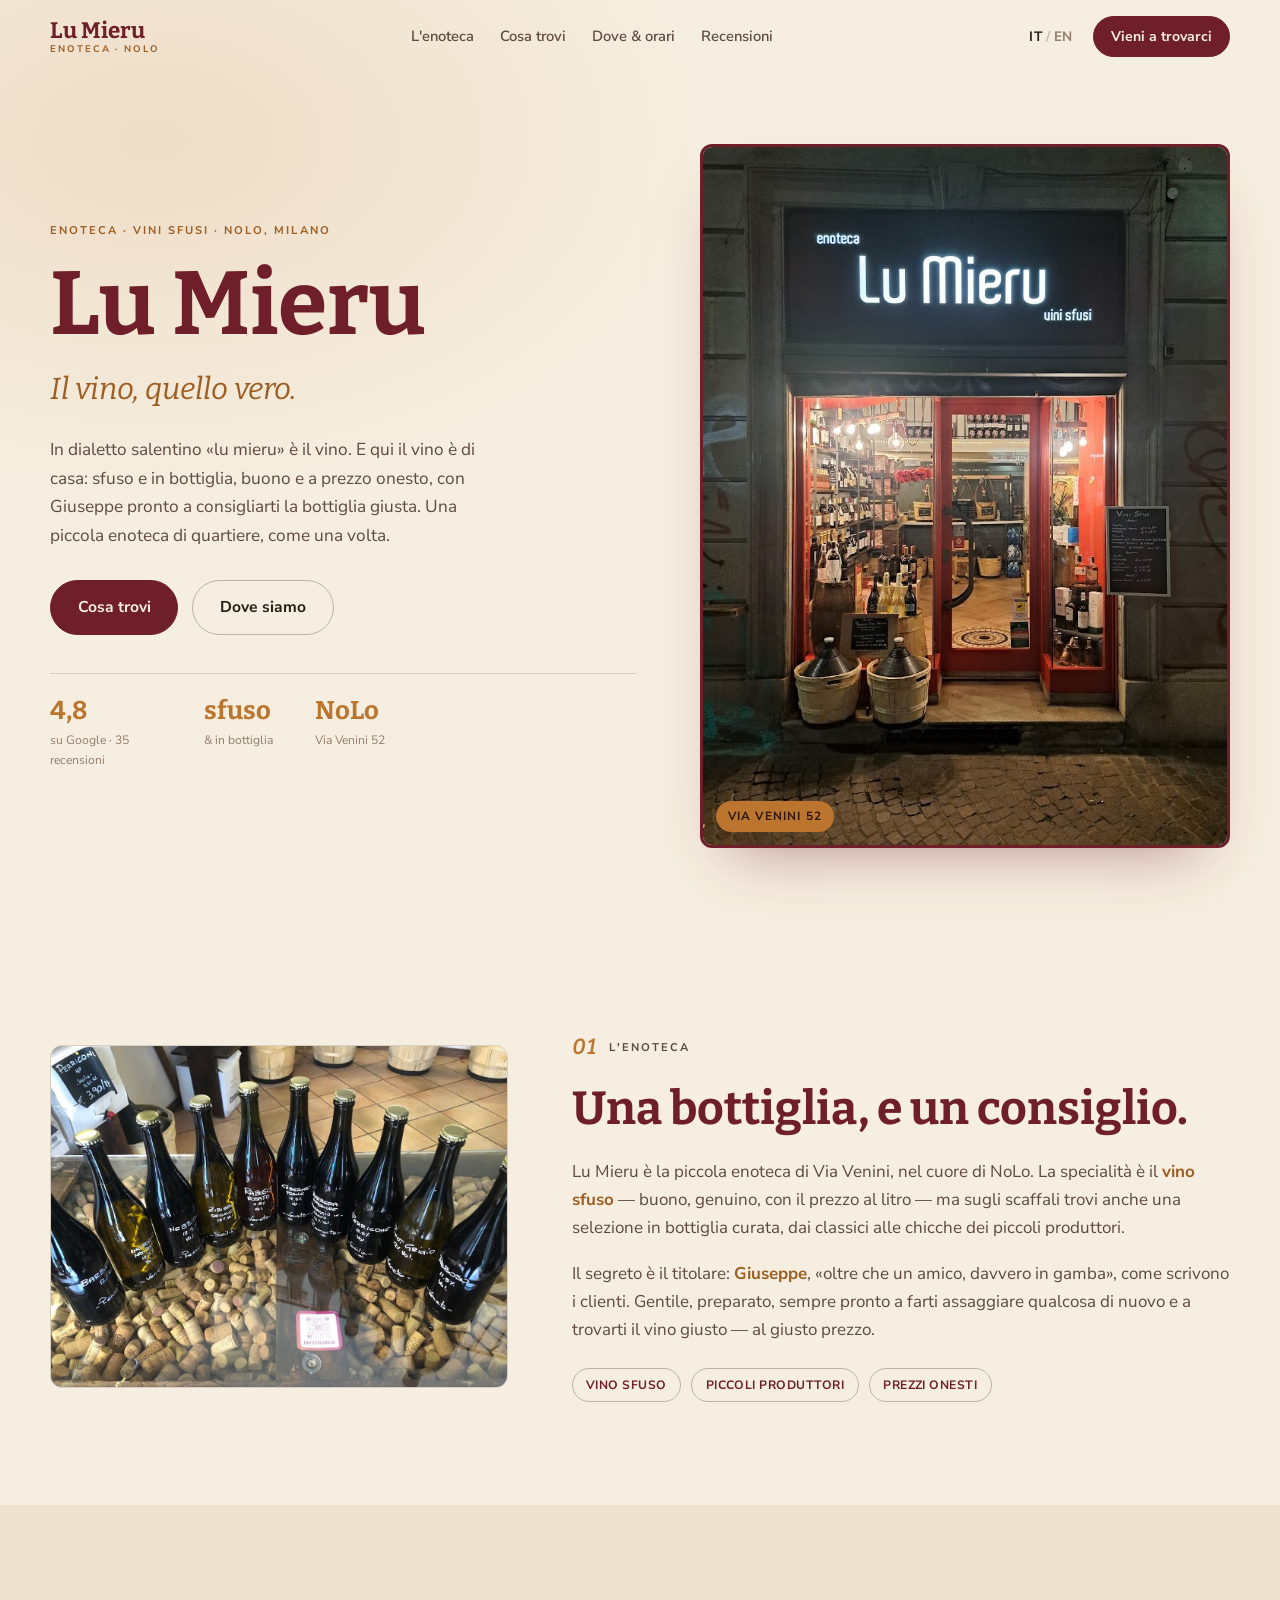
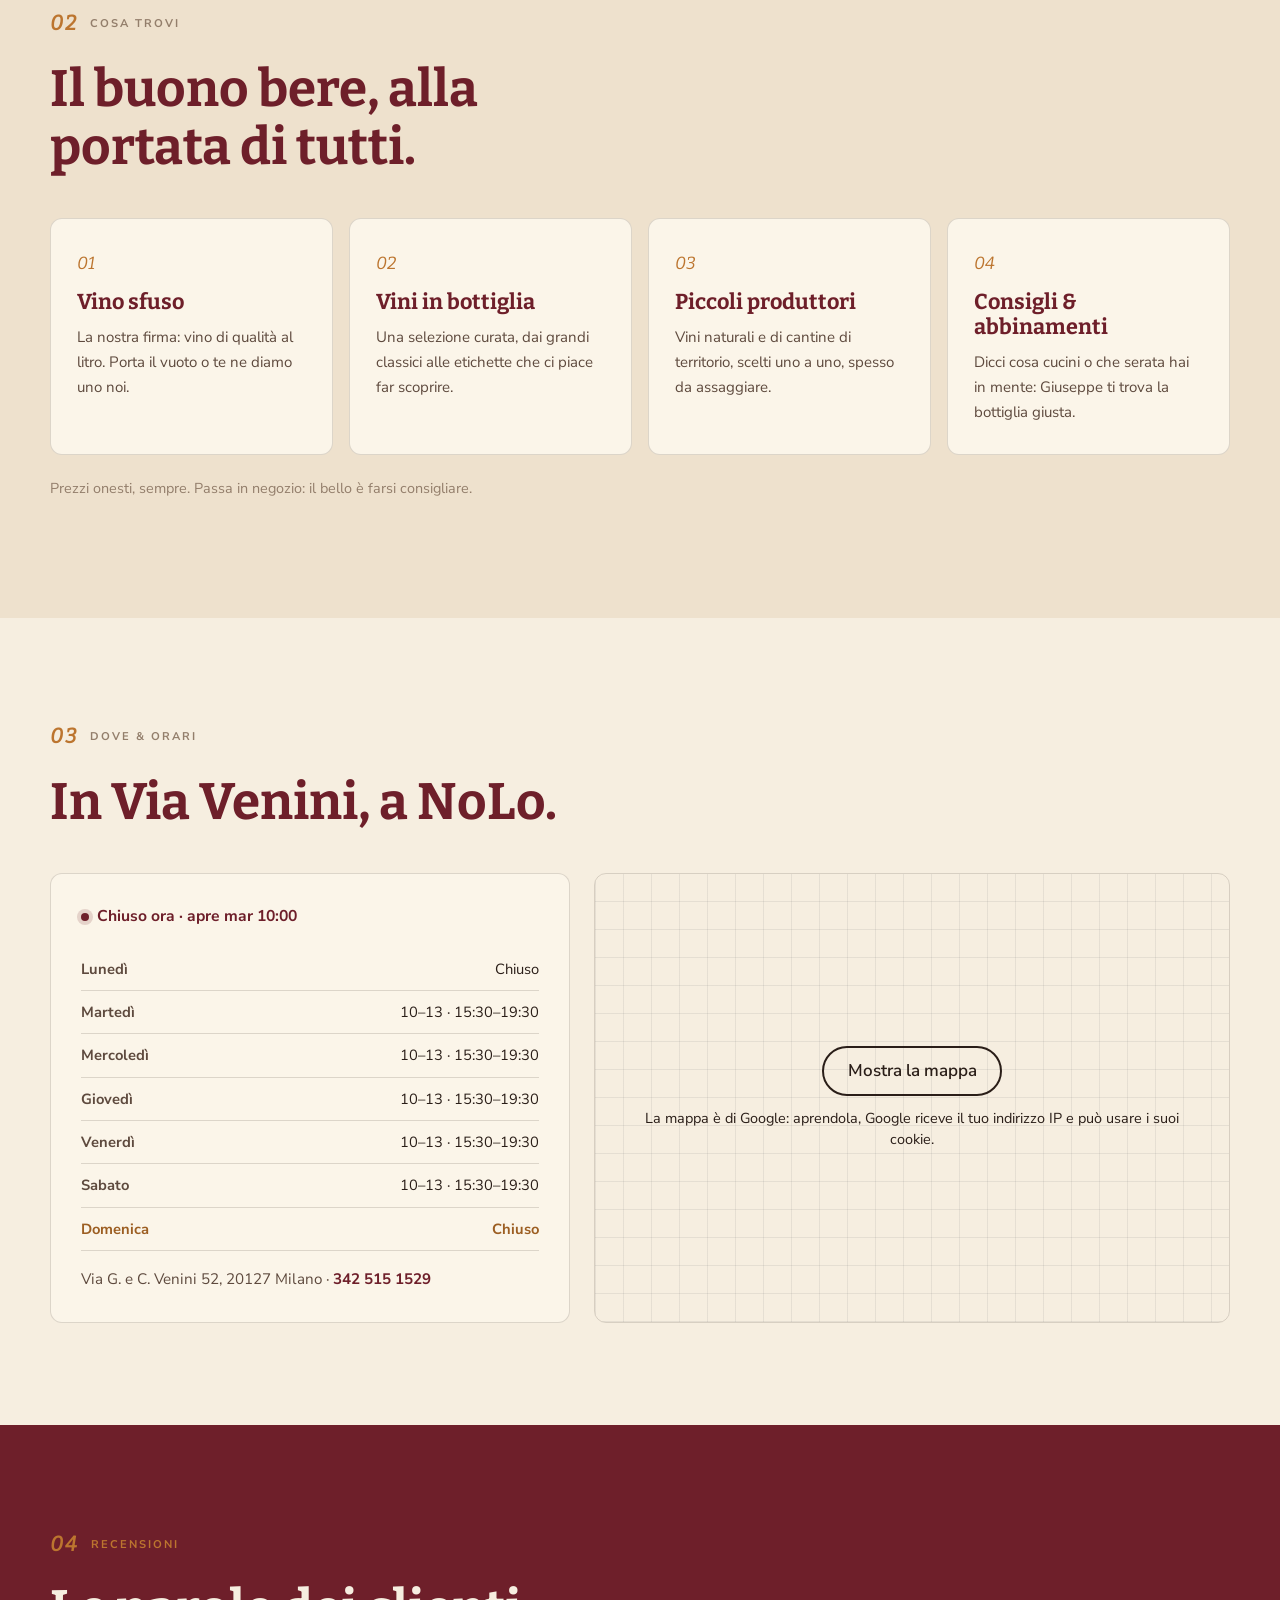
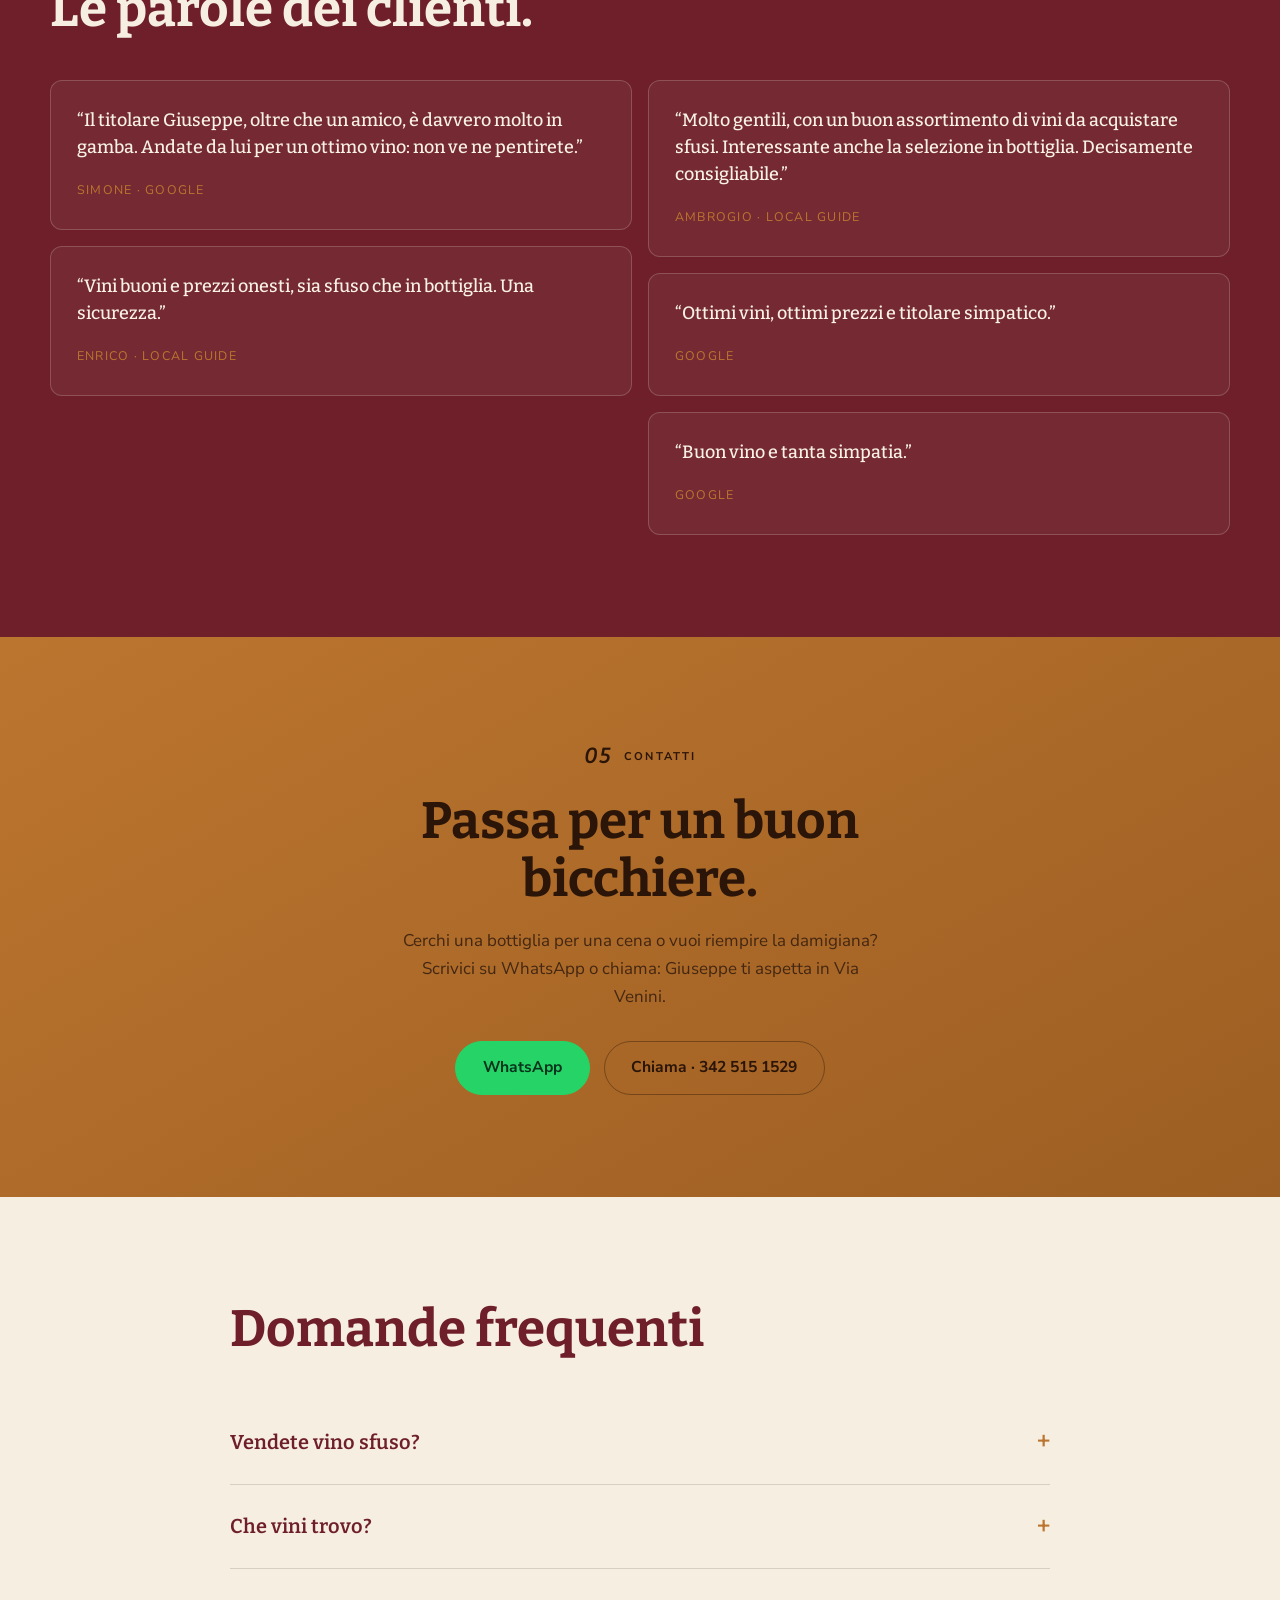
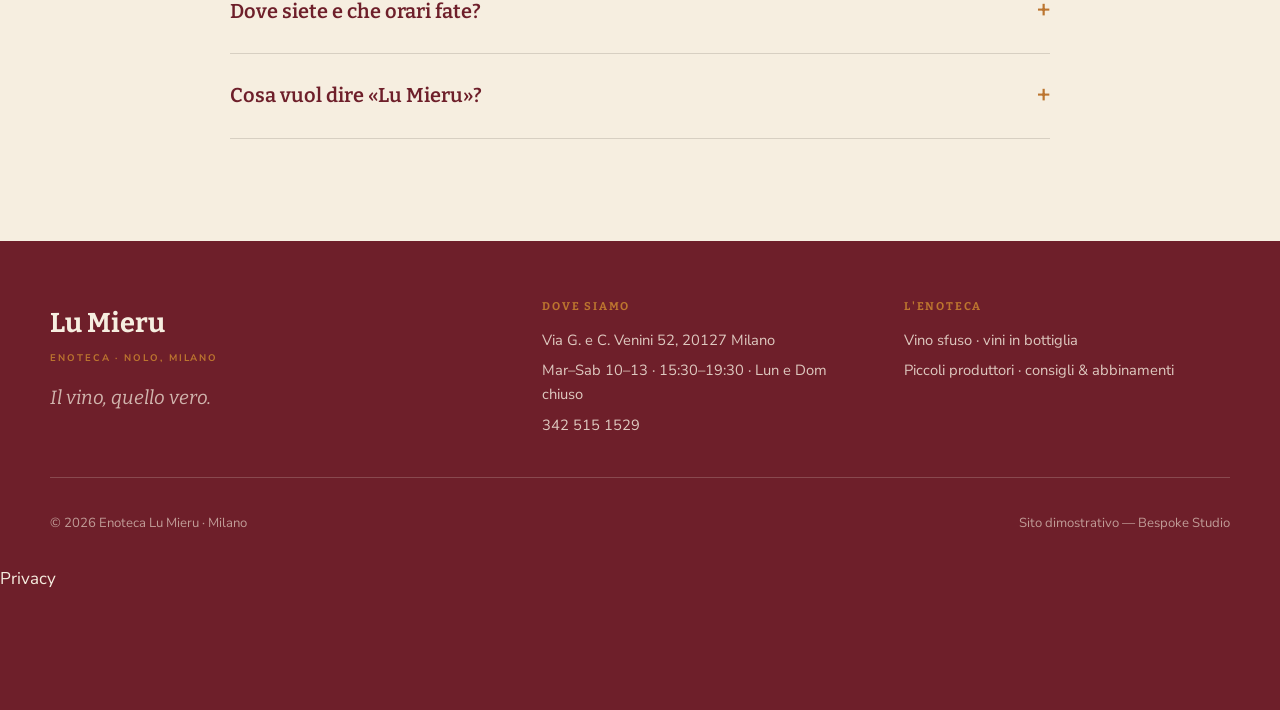
==== commit 54656214: "Privacy e pulizia: caratteri sul sito, mappa al clic, informativa, noindex - caratteri copiati nel s" ====
--- a/index.html
+++ b/index.html
@@ -4,6 +4,7 @@
 <meta charset="utf-8">
 <script>(function(d){var r=d.documentElement;r.className=r.className.replace('no-js','js');if(matchMedia('(prefers-reduced-motion:reduce)').matches)r.classList.add('reduce-motion');})(document);</script>
 <meta name="viewport" content="width=device-width, initial-scale=1">
+<meta name="robots" content="noindex">
 <title>Enoteca Lu Mieru — Vini sfusi e in bottiglia a NoLo, Milano</title>
 <meta name="description" content="Enoteca Lu Mieru, Via Venini 52 (NoLo, Milano): vino sfuso e in bottiglia, buoni vini a prezzi onesti da Giuseppe. Il vino, quello vero, nel cuore di NoLo.">
 <link rel="canonical" href="https://rotenzark.github.io/enoteca-lu-mieru/">
@@ -21,9 +22,7 @@
 <link rel="icon" href="img/favicon.svg" type="image/svg+xml">
 <link rel="icon" href="img/favicon-32.png" sizes="32x32" type="image/png">
 <link rel="apple-touch-icon" href="img/apple-touch-icon.png">
-<link rel="preconnect" href="https://fonts.googleapis.com">
-<link rel="preconnect" href="https://fonts.gstatic.com" crossorigin>
-<link href="https://fonts.googleapis.com/css2?family=Bitter:ital,wght@0,500;0,600;0,700;1,400&family=Nunito+Sans:ital,wght@0,400;0,600;0,700;1,400&display=swap" rel="stylesheet">
+<link rel="stylesheet" href="fonts/fonts.css?v=1">
 <link rel="stylesheet" href="css/styles.css?v=1">
 <script type="application/ld+json">
 {
@@ -172,7 +171,7 @@
         </div>
       </div>
       <div class="map reveal">
-        <iframe title="Mappa Enoteca Lu Mieru, Via Venini 52 Milano" src="https://www.google.com/maps?q=Via+Giulio+e+Corrado+Venini+52,+Milano&output=embed" loading="lazy" referrerpolicy="no-referrer-when-downgrade"></iframe>
+        <div class="mappa-clic" data-mappa-clic style="--mappa-h: 320px"><template><iframe title="Mappa Enoteca Lu Mieru, Via Venini 52 Milano" src="https://www.google.com/maps?q=Via+Giulio+e+Corrado+Venini+52,+Milano&output=embed" loading="lazy" referrerpolicy="no-referrer-when-downgrade"></iframe></template><div class="mappa-clic__velo"><a class="mappa-clic__btn" href="https://www.google.com/maps?q=Via+Giulio+e+Corrado+Venini+52,+Milano" target="_blank" rel="noopener">Mostra la mappa</a><p class="mappa-clic__nota">La mappa è di Google: aprendola, Google riceve il tuo indirizzo IP e può usare i suoi cookie.</p></div></div>
       </div>
     </div>
   </div>
@@ -241,6 +240,7 @@
     <p>© <span id="year"></span> Enoteca Lu Mieru · Milano</p>
     <p class="footer__credit" data-i18n="footer.credit">Sito dimostrativo — Bespoke Studio</p>
   </div>
+  <p class="privacy-link"><a href="privacy.html">Privacy</a></p>
 </footer>
 
 <div class="action-bar">
@@ -255,5 +255,6 @@
 </div>
 
 <script src="js/main.js?v=1"></script>
+<script src="js/mappa-clic.js?v=1" defer></script>
 </body>
 </html>
--- a/fonts/fonts.css
+++ b/fonts/fonts.css
@@ -0,0 +1,381 @@
+/* Caratteri ospitati sul sito: nessuna richiesta a Google Fonts o Fontshare (giro privacy 1/10/2026). Licenze in LICENSE.txt. */
+/* cyrillic-ext */
+@font-face {
+  font-family: 'Bitter';
+  font-style: italic;
+  font-weight: 400;
+  font-display: swap;
+  src: url(bitter-v42-raxjHiqOu8IVPmn7epZnDMyKBvHf5D6c4Pz-UnByjeU.woff2) format('woff2');
+  unicode-range: U+0460-052F, U+1C80-1C8A, U+20B4, U+2DE0-2DFF, U+A640-A69F, U+FE2E-FE2F;
+}
+/* cyrillic */
+@font-face {
+  font-family: 'Bitter';
+  font-style: italic;
+  font-weight: 400;
+  font-display: swap;
+  src: url(bitter-v42-raxjHiqOu8IVPmn7epZnDMyKBvHf5D6c4Pz-W3ByjeU.woff2) format('woff2');
+  unicode-range: U+0301, U+0400-045F, U+0490-0491, U+04B0-04B1, U+2116;
+}
+/* vietnamese */
+@font-face {
+  font-family: 'Bitter';
+  font-style: italic;
+  font-weight: 400;
+  font-display: swap;
+  src: url(bitter-v42-raxjHiqOu8IVPmn7epZnDMyKBvHf5D6c4Pz-UHByjeU.woff2) format('woff2');
+  unicode-range: U+0102-0103, U+0110-0111, U+0128-0129, U+0168-0169, U+01A0-01A1, U+01AF-01B0, U+0300-0301, U+0303-0304, U+0308-0309, U+0323, U+0329, U+1EA0-1EF9, U+20AB;
+}
+/* latin-ext */
+@font-face {
+  font-family: 'Bitter';
+  font-style: italic;
+  font-weight: 400;
+  font-display: swap;
+  src: url(bitter-v42-raxjHiqOu8IVPmn7epZnDMyKBvHf5D6c4Pz-UXByjeU.woff2) format('woff2');
+  unicode-range: U+0100-02BA, U+02BD-02C5, U+02C7-02CC, U+02CE-02D7, U+02DD-02FF, U+0304, U+0308, U+0329, U+1D00-1DBF, U+1E00-1E9F, U+1EF2-1EFF, U+2020, U+20A0-20AB, U+20AD-20C0, U+2113, U+2C60-2C7F, U+A720-A7FF;
+}
+/* latin */
+@font-face {
+  font-family: 'Bitter';
+  font-style: italic;
+  font-weight: 400;
+  font-display: swap;
+  src: url(bitter-v42-raxjHiqOu8IVPmn7epZnDMyKBvHf5D6c4Pz-X3By.woff2) format('woff2');
+  unicode-range: U+0000-00FF, U+0131, U+0152-0153, U+02BB-02BC, U+02C6, U+02DA, U+02DC, U+0304, U+0308, U+0329, U+2000-206F, U+20AC, U+2122, U+2191, U+2193, U+2212, U+2215, U+FEFF, U+FFFD;
+}
+/* cyrillic-ext */
+@font-face {
+  font-family: 'Bitter';
+  font-style: normal;
+  font-weight: 500;
+  font-display: swap;
+  src: url(bitter-v42-rax8HiqOu8IVPmn7coxpPDk.woff2) format('woff2');
+  unicode-range: U+0460-052F, U+1C80-1C8A, U+20B4, U+2DE0-2DFF, U+A640-A69F, U+FE2E-FE2F;
+}
+/* cyrillic */
+@font-face {
+  font-family: 'Bitter';
+  font-style: normal;
+  font-weight: 500;
+  font-display: swap;
+  src: url(bitter-v42-rax8HiqOu8IVPmn7e4xpPDk.woff2) format('woff2');
+  unicode-range: U+0301, U+0400-045F, U+0490-0491, U+04B0-04B1, U+2116;
+}
+/* vietnamese */
+@font-face {
+  font-family: 'Bitter';
+  font-style: normal;
+  font-weight: 500;
+  font-display: swap;
+  src: url(bitter-v42-rax8HiqOu8IVPmn7cIxpPDk.woff2) format('woff2');
+  unicode-range: U+0102-0103, U+0110-0111, U+0128-0129, U+0168-0169, U+01A0-01A1, U+01AF-01B0, U+0300-0301, U+0303-0304, U+0308-0309, U+0323, U+0329, U+1EA0-1EF9, U+20AB;
+}
+/* latin-ext */
+@font-face {
+  font-family: 'Bitter';
+  font-style: normal;
+  font-weight: 500;
+  font-display: swap;
+  src: url(bitter-v42-rax8HiqOu8IVPmn7cYxpPDk.woff2) format('woff2');
+  unicode-range: U+0100-02BA, U+02BD-02C5, U+02C7-02CC, U+02CE-02D7, U+02DD-02FF, U+0304, U+0308, U+0329, U+1D00-1DBF, U+1E00-1E9F, U+1EF2-1EFF, U+2020, U+20A0-20AB, U+20AD-20C0, U+2113, U+2C60-2C7F, U+A720-A7FF;
+}
+/* latin */
+@font-face {
+  font-family: 'Bitter';
+  font-style: normal;
+  font-weight: 500;
+  font-display: swap;
+  src: url(bitter-v42-rax8HiqOu8IVPmn7f4xp.woff2) format('woff2');
+  unicode-range: U+0000-00FF, U+0131, U+0152-0153, U+02BB-02BC, U+02C6, U+02DA, U+02DC, U+0304, U+0308, U+0329, U+2000-206F, U+20AC, U+2122, U+2191, U+2193, U+2212, U+2215, U+FEFF, U+FFFD;
+}
+/* cyrillic-ext */
+@font-face {
+  font-family: 'Bitter';
+  font-style: normal;
+  font-weight: 600;
+  font-display: swap;
+  src: url(bitter-v42-rax8HiqOu8IVPmn7coxpPDk.woff2) format('woff2');
+  unicode-range: U+0460-052F, U+1C80-1C8A, U+20B4, U+2DE0-2DFF, U+A640-A69F, U+FE2E-FE2F;
+}
+/* cyrillic */
+@font-face {
+  font-family: 'Bitter';
+  font-style: normal;
+  font-weight: 600;
+  font-display: swap;
+  src: url(bitter-v42-rax8HiqOu8IVPmn7e4xpPDk.woff2) format('woff2');
+  unicode-range: U+0301, U+0400-045F, U+0490-0491, U+04B0-04B1, U+2116;
+}
+/* vietnamese */
+@font-face {
+  font-family: 'Bitter';
+  font-style: normal;
+  font-weight: 600;
+  font-display: swap;
+  src: url(bitter-v42-rax8HiqOu8IVPmn7cIxpPDk.woff2) format('woff2');
+  unicode-range: U+0102-0103, U+0110-0111, U+0128-0129, U+0168-0169, U+01A0-01A1, U+01AF-01B0, U+0300-0301, U+0303-0304, U+0308-0309, U+0323, U+0329, U+1EA0-1EF9, U+20AB;
+}
+/* latin-ext */
+@font-face {
+  font-family: 'Bitter';
+  font-style: normal;
+  font-weight: 600;
+  font-display: swap;
+  src: url(bitter-v42-rax8HiqOu8IVPmn7cYxpPDk.woff2) format('woff2');
+  unicode-range: U+0100-02BA, U+02BD-02C5, U+02C7-02CC, U+02CE-02D7, U+02DD-02FF, U+0304, U+0308, U+0329, U+1D00-1DBF, U+1E00-1E9F, U+1EF2-1EFF, U+2020, U+20A0-20AB, U+20AD-20C0, U+2113, U+2C60-2C7F, U+A720-A7FF;
+}
+/* latin */
+@font-face {
+  font-family: 'Bitter';
+  font-style: normal;
+  font-weight: 600;
+  font-display: swap;
+  src: url(bitter-v42-rax8HiqOu8IVPmn7f4xp.woff2) format('woff2');
+  unicode-range: U+0000-00FF, U+0131, U+0152-0153, U+02BB-02BC, U+02C6, U+02DA, U+02DC, U+0304, U+0308, U+0329, U+2000-206F, U+20AC, U+2122, U+2191, U+2193, U+2212, U+2215, U+FEFF, U+FFFD;
+}
+/* cyrillic-ext */
+@font-face {
+  font-family: 'Bitter';
+  font-style: normal;
+  font-weight: 700;
+  font-display: swap;
+  src: url(bitter-v42-rax8HiqOu8IVPmn7coxpPDk.woff2) format('woff2');
+  unicode-range: U+0460-052F, U+1C80-1C8A, U+20B4, U+2DE0-2DFF, U+A640-A69F, U+FE2E-FE2F;
+}
+/* cyrillic */
+@font-face {
+  font-family: 'Bitter';
+  font-style: normal;
+  font-weight: 700;
+  font-display: swap;
+  src: url(bitter-v42-rax8HiqOu8IVPmn7e4xpPDk.woff2) format('woff2');
+  unicode-range: U+0301, U+0400-045F, U+0490-0491, U+04B0-04B1, U+2116;
+}
+/* vietnamese */
+@font-face {
+  font-family: 'Bitter';
+  font-style: normal;
+  font-weight: 700;
+  font-display: swap;
+  src: url(bitter-v42-rax8HiqOu8IVPmn7cIxpPDk.woff2) format('woff2');
+  unicode-range: U+0102-0103, U+0110-0111, U+0128-0129, U+0168-0169, U+01A0-01A1, U+01AF-01B0, U+0300-0301, U+0303-0304, U+0308-0309, U+0323, U+0329, U+1EA0-1EF9, U+20AB;
+}
+/* latin-ext */
+@font-face {
+  font-family: 'Bitter';
+  font-style: normal;
+  font-weight: 700;
+  font-display: swap;
+  src: url(bitter-v42-rax8HiqOu8IVPmn7cYxpPDk.woff2) format('woff2');
+  unicode-range: U+0100-02BA, U+02BD-02C5, U+02C7-02CC, U+02CE-02D7, U+02DD-02FF, U+0304, U+0308, U+0329, U+1D00-1DBF, U+1E00-1E9F, U+1EF2-1EFF, U+2020, U+20A0-20AB, U+20AD-20C0, U+2113, U+2C60-2C7F, U+A720-A7FF;
+}
+/* latin */
+@font-face {
+  font-family: 'Bitter';
+  font-style: normal;
+  font-weight: 700;
+  font-display: swap;
+  src: url(bitter-v42-rax8HiqOu8IVPmn7f4xp.woff2) format('woff2');
+  unicode-range: U+0000-00FF, U+0131, U+0152-0153, U+02BB-02BC, U+02C6, U+02DA, U+02DC, U+0304, U+0308, U+0329, U+2000-206F, U+20AC, U+2122, U+2191, U+2193, U+2212, U+2215, U+FEFF, U+FFFD;
+}
+/* cyrillic-ext */
+@font-face {
+  font-family: 'Nunito Sans';
+  font-style: italic;
+  font-weight: 400;
+  font-stretch: 100%;
+  font-display: swap;
+  src: url(nunitosans-v19-pe1kMImSLYBIv1o4X1M8cce4OdVisMz5nZRqy6cmmmU3t2FQWEAEOvV9wNvrwlNstMKW3Y6K5WMwXeVy3GboJ0kTHmqP92UqK_IEqw.woff2) format('woff2');
+  unicode-range: U+0460-052F, U+1C80-1C8A, U+20B4, U+2DE0-2DFF, U+A640-A69F, U+FE2E-FE2F;
+}
+/* cyrillic */
+@font-face {
+  font-family: 'Nunito Sans';
+  font-style: italic;
+  font-weight: 400;
+  font-stretch: 100%;
+  font-display: swap;
+  src: url(nunitosans-v19-pe1kMImSLYBIv1o4X1M8cce4OdVisMz5nZRqy6cmmmU3t2FQWEAEOvV9wNvrwlNstMKW3Y6K5WMwXeVy3GboJ0kTHmqP92UjK_IEqw.woff2) format('woff2');
+  unicode-range: U+0301, U+0400-045F, U+0490-0491, U+04B0-04B1, U+2116;
+}
+/* vietnamese */
+@font-face {
+  font-family: 'Nunito Sans';
+  font-style: italic;
+  font-weight: 400;
+  font-stretch: 100%;
+  font-display: swap;
+  src: url(nunitosans-v19-pe1kMImSLYBIv1o4X1M8cce4OdVisMz5nZRqy6cmmmU3t2FQWEAEOvV9wNvrwlNstMKW3Y6K5WMwXeVy3GboJ0kTHmqP92UoK_IEqw.woff2) format('woff2');
+  unicode-range: U+0102-0103, U+0110-0111, U+0128-0129, U+0168-0169, U+01A0-01A1, U+01AF-01B0, U+0300-0301, U+0303-0304, U+0308-0309, U+0323, U+0329, U+1EA0-1EF9, U+20AB;
+}
+/* latin-ext */
+@font-face {
+  font-family: 'Nunito Sans';
+  font-style: italic;
+  font-weight: 400;
+  font-stretch: 100%;
+  font-display: swap;
+  src: url(nunitosans-v19-pe1kMImSLYBIv1o4X1M8cce4OdVisMz5nZRqy6cmmmU3t2FQWEAEOvV9wNvrwlNstMKW3Y6K5WMwXeVy3GboJ0kTHmqP92UpK_IEqw.woff2) format('woff2');
+  unicode-range: U+0100-02BA, U+02BD-02C5, U+02C7-02CC, U+02CE-02D7, U+02DD-02FF, U+0304, U+0308, U+0329, U+1D00-1DBF, U+1E00-1E9F, U+1EF2-1EFF, U+2020, U+20A0-20AB, U+20AD-20C0, U+2113, U+2C60-2C7F, U+A720-A7FF;
+}
+/* latin */
+@font-face {
+  font-family: 'Nunito Sans';
+  font-style: italic;
+  font-weight: 400;
+  font-stretch: 100%;
+  font-display: swap;
+  src: url(nunitosans-v19-pe1kMImSLYBIv1o4X1M8cce4OdVisMz5nZRqy6cmmmU3t2FQWEAEOvV9wNvrwlNstMKW3Y6K5WMwXeVy3GboJ0kTHmqP92UnK_I.woff2) format('woff2');
+  unicode-range: U+0000-00FF, U+0131, U+0152-0153, U+02BB-02BC, U+02C6, U+02DA, U+02DC, U+0304, U+0308, U+0329, U+2000-206F, U+20AC, U+2122, U+2191, U+2193, U+2212, U+2215, U+FEFF, U+FFFD;
+}
+/* cyrillic-ext */
+@font-face {
+  font-family: 'Nunito Sans';
+  font-style: normal;
+  font-weight: 400;
+  font-stretch: 100%;
+  font-display: swap;
+  src: url(nunitosans-v19-pe0TMImSLYBIv1o4X1M8ce2xCx3yop4tQpF_MeTm0lfGWVpNn64CL7U8upHZIbMV51Q42ptCp7t4R-tCKQ.woff2) format('woff2');
+  unicode-range: U+0460-052F, U+1C80-1C8A, U+20B4, U+2DE0-2DFF, U+A640-A69F, U+FE2E-FE2F;
+}
+/* cyrillic */
+@font-face {
+  font-family: 'Nunito Sans';
+  font-style: normal;
+  font-weight: 400;
+  font-stretch: 100%;
+  font-display: swap;
+  src: url(nunitosans-v19-pe0TMImSLYBIv1o4X1M8ce2xCx3yop4tQpF_MeTm0lfGWVpNn64CL7U8upHZIbMV51Q42ptCp7txR-tCKQ.woff2) format('woff2');
+  unicode-range: U+0301, U+0400-045F, U+0490-0491, U+04B0-04B1, U+2116;
+}
+/* vietnamese */
+@font-face {
+  font-family: 'Nunito Sans';
+  font-style: normal;
+  font-weight: 400;
+  font-stretch: 100%;
+  font-display: swap;
+  src: url(nunitosans-v19-pe0TMImSLYBIv1o4X1M8ce2xCx3yop4tQpF_MeTm0lfGWVpNn64CL7U8upHZIbMV51Q42ptCp7t6R-tCKQ.woff2) format('woff2');
+  unicode-range: U+0102-0103, U+0110-0111, U+0128-0129, U+0168-0169, U+01A0-01A1, U+01AF-01B0, U+0300-0301, U+0303-0304, U+0308-0309, U+0323, U+0329, U+1EA0-1EF9, U+20AB;
+}
+/* latin-ext */
+@font-face {
+  font-family: 'Nunito Sans';
+  font-style: normal;
+  font-weight: 400;
+  font-stretch: 100%;
+  font-display: swap;
+  src: url(nunitosans-v19-pe0TMImSLYBIv1o4X1M8ce2xCx3yop4tQpF_MeTm0lfGWVpNn64CL7U8upHZIbMV51Q42ptCp7t7R-tCKQ.woff2) format('woff2');
+  unicode-range: U+0100-02BA, U+02BD-02C5, U+02C7-02CC, U+02CE-02D7, U+02DD-02FF, U+0304, U+0308, U+0329, U+1D00-1DBF, U+1E00-1E9F, U+1EF2-1EFF, U+2020, U+20A0-20AB, U+20AD-20C0, U+2113, U+2C60-2C7F, U+A720-A7FF;
+}
+/* latin */
+@font-face {
+  font-family: 'Nunito Sans';
+  font-style: normal;
+  font-weight: 400;
+  font-stretch: 100%;
+  font-display: swap;
+  src: url(nunitosans-v19-pe0TMImSLYBIv1o4X1M8ce2xCx3yop4tQpF_MeTm0lfGWVpNn64CL7U8upHZIbMV51Q42ptCp7t1R-s.woff2) format('woff2');
+  unicode-range: U+0000-00FF, U+0131, U+0152-0153, U+02BB-02BC, U+02C6, U+02DA, U+02DC, U+0304, U+0308, U+0329, U+2000-206F, U+20AC, U+2122, U+2191, U+2193, U+2212, U+2215, U+FEFF, U+FFFD;
+}
+/* cyrillic-ext */
+@font-face {
+  font-family: 'Nunito Sans';
+  font-style: normal;
+  font-weight: 600;
+  font-stretch: 100%;
+  font-display: swap;
+  src: url(nunitosans-v19-pe0TMImSLYBIv1o4X1M8ce2xCx3yop4tQpF_MeTm0lfGWVpNn64CL7U8upHZIbMV51Q42ptCp7t4R-tCKQ.woff2) format('woff2');
+  unicode-range: U+0460-052F, U+1C80-1C8A, U+20B4, U+2DE0-2DFF, U+A640-A69F, U+FE2E-FE2F;
+}
+/* cyrillic */
+@font-face {
+  font-family: 'Nunito Sans';
+  font-style: normal;
+  font-weight: 600;
+  font-stretch: 100%;
+  font-display: swap;
+  src: url(nunitosans-v19-pe0TMImSLYBIv1o4X1M8ce2xCx3yop4tQpF_MeTm0lfGWVpNn64CL7U8upHZIbMV51Q42ptCp7txR-tCKQ.woff2) format('woff2');
+  unicode-range: U+0301, U+0400-045F, U+0490-0491, U+04B0-04B1, U+2116;
+}
+/* vietnamese */
+@font-face {
+  font-family: 'Nunito Sans';
+  font-style: normal;
+  font-weight: 600;
+  font-stretch: 100%;
+  font-display: swap;
+  src: url(nunitosans-v19-pe0TMImSLYBIv1o4X1M8ce2xCx3yop4tQpF_MeTm0lfGWVpNn64CL7U8upHZIbMV51Q42ptCp7t6R-tCKQ.woff2) format('woff2');
+  unicode-range: U+0102-0103, U+0110-0111, U+0128-0129, U+0168-0169, U+01A0-01A1, U+01AF-01B0, U+0300-0301, U+0303-0304, U+0308-0309, U+0323, U+0329, U+1EA0-1EF9, U+20AB;
+}
+/* latin-ext */
+@font-face {
+  font-family: 'Nunito Sans';
+  font-style: normal;
+  font-weight: 600;
+  font-stretch: 100%;
+  font-display: swap;
+  src: url(nunitosans-v19-pe0TMImSLYBIv1o4X1M8ce2xCx3yop4tQpF_MeTm0lfGWVpNn64CL7U8upHZIbMV51Q42ptCp7t7R-tCKQ.woff2) format('woff2');
+  unicode-range: U+0100-02BA, U+02BD-02C5, U+02C7-02CC, U+02CE-02D7, U+02DD-02FF, U+0304, U+0308, U+0329, U+1D00-1DBF, U+1E00-1E9F, U+1EF2-1EFF, U+2020, U+20A0-20AB, U+20AD-20C0, U+2113, U+2C60-2C7F, U+A720-A7FF;
+}
+/* latin */
+@font-face {
+  font-family: 'Nunito Sans';
+  font-style: normal;
+  font-weight: 600;
+  font-stretch: 100%;
+  font-display: swap;
+  src: url(nunitosans-v19-pe0TMImSLYBIv1o4X1M8ce2xCx3yop4tQpF_MeTm0lfGWVpNn64CL7U8upHZIbMV51Q42ptCp7t1R-s.woff2) format('woff2');
+  unicode-range: U+0000-00FF, U+0131, U+0152-0153, U+02BB-02BC, U+02C6, U+02DA, U+02DC, U+0304, U+0308, U+0329, U+2000-206F, U+20AC, U+2122, U+2191, U+2193, U+2212, U+2215, U+FEFF, U+FFFD;
+}
+/* cyrillic-ext */
+@font-face {
+  font-family: 'Nunito Sans';
+  font-style: normal;
+  font-weight: 700;
+  font-stretch: 100%;
+  font-display: swap;
+  src: url(nunitosans-v19-pe0TMImSLYBIv1o4X1M8ce2xCx3yop4tQpF_MeTm0lfGWVpNn64CL7U8upHZIbMV51Q42ptCp7t4R-tCKQ.woff2) format('woff2');
+  unicode-range: U+0460-052F, U+1C80-1C8A, U+20B4, U+2DE0-2DFF, U+A640-A69F, U+FE2E-FE2F;
+}
+/* cyrillic */
+@font-face {
+  font-family: 'Nunito Sans';
+  font-style: normal;
+  font-weight: 700;
+  font-stretch: 100%;
+  font-display: swap;
+  src: url(nunitosans-v19-pe0TMImSLYBIv1o4X1M8ce2xCx3yop4tQpF_MeTm0lfGWVpNn64CL7U8upHZIbMV51Q42ptCp7txR-tCKQ.woff2) format('woff2');
+  unicode-range: U+0301, U+0400-045F, U+0490-0491, U+04B0-04B1, U+2116;
+}
+/* vietnamese */
+@font-face {
+  font-family: 'Nunito Sans';
+  font-style: normal;
+  font-weight: 700;
+  font-stretch: 100%;
+  font-display: swap;
+  src: url(nunitosans-v19-pe0TMImSLYBIv1o4X1M8ce2xCx3yop4tQpF_MeTm0lfGWVpNn64CL7U8upHZIbMV51Q42ptCp7t6R-tCKQ.woff2) format('woff2');
+  unicode-range: U+0102-0103, U+0110-0111, U+0128-0129, U+0168-0169, U+01A0-01A1, U+01AF-01B0, U+0300-0301, U+0303-0304, U+0308-0309, U+0323, U+0329, U+1EA0-1EF9, U+20AB;
+}
+/* latin-ext */
+@font-face {
+  font-family: 'Nunito Sans';
+  font-style: normal;
+  font-weight: 700;
+  font-stretch: 100%;
+  font-display: swap;
+  src: url(nunitosans-v19-pe0TMImSLYBIv1o4X1M8ce2xCx3yop4tQpF_MeTm0lfGWVpNn64CL7U8upHZIbMV51Q42ptCp7t7R-tCKQ.woff2) format('woff2');
+  unicode-range: U+0100-02BA, U+02BD-02C5, U+02C7-02CC, U+02CE-02D7, U+02DD-02FF, U+0304, U+0308, U+0329, U+1D00-1DBF, U+1E00-1E9F, U+1EF2-1EFF, U+2020, U+20A0-20AB, U+20AD-20C0, U+2113, U+2C60-2C7F, U+A720-A7FF;
+}
+/* latin */
+@font-face {
+  font-family: 'Nunito Sans';
+  font-style: normal;
+  font-weight: 700;
+  font-stretch: 100%;
+  font-display: swap;
+  src: url(nunitosans-v19-pe0TMImSLYBIv1o4X1M8ce2xCx3yop4tQpF_MeTm0lfGWVpNn64CL7U8upHZIbMV51Q42ptCp7t1R-s.woff2) format('woff2');
+  unicode-range: U+0000-00FF, U+0131, U+0152-0153, U+02BB-02BC, U+02C6, U+02DA, U+02DC, U+0304, U+0308, U+0329, U+2000-206F, U+20AC, U+2122, U+2191, U+2193, U+2212, U+2215, U+FEFF, U+FFFD;
+}
--- a/css/styles.css
+++ b/css/styles.css
@@ -179,3 +179,12 @@
   .what__grid{grid-template-columns:1fr}.gallery__grid{grid-template-columns:1fr}
   .footer__grid{grid-template-columns:1fr}.hero__stats{flex-wrap:wrap;gap:16px}
 }
+
+/*MAPPACLIC*/
+/* la mappa Google si carica solo al clic (giro privacy 1/10/2026) */
+.mappa-clic { display: flex; align-items: center; justify-content: center; width: 100%; height: 100%; min-height: var(--mappa-h, 320px); box-sizing: border-box; padding: 24px; text-align: center; background: repeating-linear-gradient(0deg, rgba(127, 127, 127, 0.14) 0 1px, transparent 1px 28px), repeating-linear-gradient(90deg, rgba(127, 127, 127, 0.14) 0 1px, transparent 1px 28px); }
+.mappa-clic__velo { display: flex; flex-direction: column; align-items: center; gap: 12px; max-width: 32em; }
+.mappa-clic__btn { display: inline-block; padding: 0.75em 1.4em; border: 2px solid currentColor; border-radius: 999px; color: inherit; font: inherit; font-weight: 600; line-height: 1.2; text-decoration: none; background: transparent; cursor: pointer; }
+.mappa-clic__btn:hover, .mappa-clic__btn:focus-visible { text-decoration: underline; }
+.mappa-clic__nota { margin: 0; font-size: 0.85em; line-height: 1.45; }
+/*/MAPPACLIC*/
